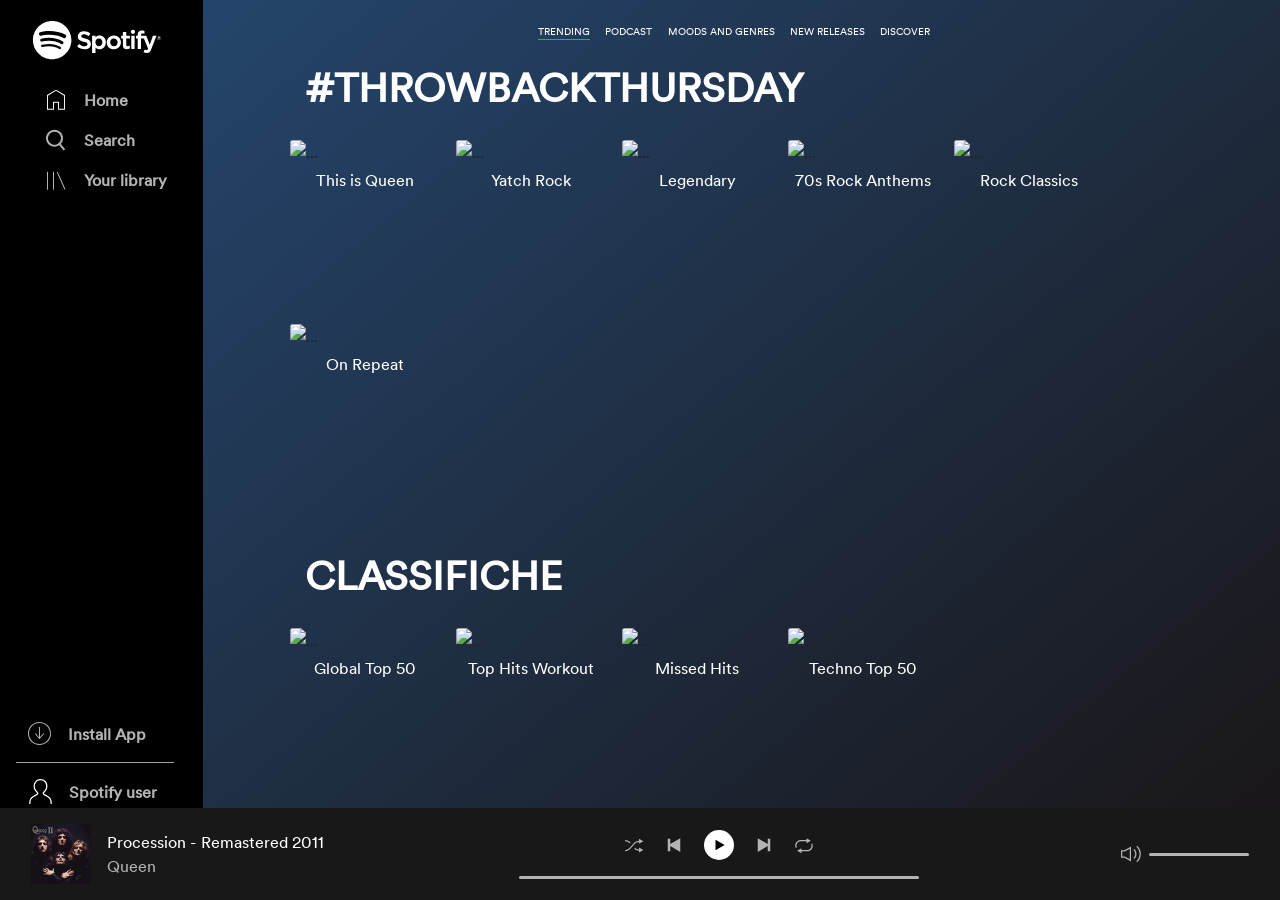
==== index.html @ d64800e7 "first commit" ====
<!DOCTYPE html>
<html lang="en">
  <head>
    <!-- Required meta tags -->
    <meta charset="utf-8" />
    <meta
      name="viewport"
      content="width=device-width, initial-scale=1, shrink-to-fit=no"
    />

    <!-- Bootstrap CSS -->
    <link
      rel="stylesheet"
      href="https://cdn.jsdelivr.net/npm/bootstrap@4.6.0/dist/css/bootstrap.min.css"
      integrity="sha384-B0vP5xmATw1+K9KRQjQERJvTumQW0nPEzvF6L/Z6nronJ3oUOFUFpCjEUQouq2+l"
      crossorigin="anonymous"
    />
    <link rel="stylesheet" href="home.css" />
    <link
      rel="stylesheet"
      href="https://use.fontawesome.com/releases/v5.15.2/css/all.css"
      integrity="sha384-vSIIfh2YWi9wW0r9iZe7RJPrKwp6bG+s9QZMoITbCckVJqGCCRhc+ccxNcdpHuYu"
      crossorigin="anonymous"
    />
    <title>Spotify</title>
  </head>
  <body>
    <div class="row vh-100">
      <div class="col col-2 p-3 pl-4" id="sidebar">
        <div class="d-flex flex-column justify-content-between nav-items px-3">
          <div
            class="top-sidebar-links d-flex align-items-center align-items-lg-start flex-column px-0 px-lg-3"
          >
            <div>
              <img
                class="d-none d-lg-block"
                id="desktop-logo"
                src="/assets/Spotify.svg"
                alt=""
              />
              <img
                class="d-block d-lg-none my-2"
                id="mobile-logo"
                src="/assets/spotify-seeklogo.com.svg"
                alt=""
              />
            </div>
            <a href="" class="text-decoration-none px-2"
              ><div
                class="link-container pl-1 d-flex justify-content-start align-items-end my-2"
              >
                <img class="mr-0 mr-lg-3 p-0" src="/assets/home.svg" alt="" />
                <span class="sidebar-links font-weight-bold d-none d-lg-block"
                  >Home</span
                >
              </div></a
            >
            <a href="" class="text-decoration-none px-2"
              ><div
                class="link-container pl-1 d-flex justify-content-start align-items-end my-2"
              >
                <img class="mr-0 mr-lg-3 p-0" src="/assets/sea.svg" alt="" />
                <span class="sidebar-links font-weight-bold d-none d-lg-block"
                  >Search</span
                >
              </div></a
            >
            <a href="" class="text-decoration-none px-2"
              ><div
                class="link-container pl-1 d-flex justify-content-start align-items-end my-2"
              >
                <img
                  class="mr-0 mr-lg-3 p-0"
                  src="/assets/library.svg"
                  alt=""
                />
                <span class="sidebar-links font-weight-bold d-none d-lg-block"
                  >Your library</span
                >
              </div>
            </a>
          </div>

          <div
            class="bottom-sidebar-links d-flex align-items-center align-items-lg-start flex-column pb-5 mb-5"
          >
            <a href="" class="text-decoration-none px-2"
              ><div
                class="link-container pl-1 d-flex justify-content-start align-items-end"
              >
                <img
                  class="mr-0 mr-lg-3 p-0"
                  src="/assets/download.svg"
                  alt=""
                />
                <span class="sidebar-links font-weight-bold d-none d-lg-block"
                  >Install App</span
                >
              </div></a
            >
            <hr class="my-3 mx-0" />
            <a href="sign-up.html" class="text-decoration-none px-2"
              ><div
                class="link-container pl-1 d-flex justify-content-start align-items-end"
              >
                <img
                  id="user-img"
                  class="mr-0 mr-0 mr-lg-3 p-0"
                  src="/assets/user.svg"
                  alt=""
                />
                <span
                  class="sidebar-links font-weight-bold text-white d-none d-lg-block"
                  >Spotify user</span
                >
              </div></a
            >
          </div>
        </div>
      </div>
      <div class="container-1 col col-10">
        <div class="container row my-4">
          <div
            class="col col-lg-5 col-md-6 col-sm-10 mx-auto d-flex justify-content-between"
          >
            <span id="trending-btn" class="button mx-1">TRENDING</span>
            <span id="pod-btn" class="button mx-1">PODCAST</span>
            <span id="mood-btn" class="button mx-1">MOODS AND GENRES</span>
            <span id="new-btn" class="button mx-1">NEW RELEASES</span>
            <span id="discover-btn" class="button mx-1">DISCOVER</span>
          </div>
        </div>
        <div class="tabs">
          <div id="trending" class="d-none">
            <div class="row my-4 mx-5">
              <div class="col col-12 ml-5">
                <h2 class="font-weight-bold">#THROWBACKTHURSDAY</h2>
                <div class="row my-4 d-flex justify-content-start">
                  <div class="card mr-3 mt-1" style="border: 0px">
                    <img
                      src="https://i.scdn.co/image/ab67706f000000026705dfb8f5445fa4fdddf374"
                      class="card-img-top"
                      alt="..."
                    />
                    <div class="overlay"></div>
                    <div class="card-body">
                      <p class="card-text text-center">This is Queen</p>
                    </div>
                    <div
                      class="container-fluid d-flex justify-content-between align-items-center icons"
                    >
                      <i class="far fa-heart" onclick="like(event)"></i>
                      <a href="artist.html"
                        ><i class="fas fa-play-circle fa-2x"></i
                      ></a>
                      <div class="dropdown">
                        <button
                          class="btn m-0 p-0"
                          type="button"
                          id="dropdownMenuButton"
                          data-toggle="dropdown"
                          aria-expanded="false"
                        >
                          <i class="fas fa-ellipsis-h"></i>
                        </button>
                        <div
                          class="dropdown-menu"
                          aria-labelledby="dropdownMenuButton"
                        >
                          <a class="dropdown-item" href="album.html"
                            >Go to Playlist Radio</a
                          >
                          <div class="dropdown-divider"></div>
                          <a class="dropdown-item" href="#">Report</a>
                          <a class="dropdown-item" href="#"
                            >Save to your library</a
                          >
                          <div class="dropdown-divider"></div>
                          <a class="dropdown-item" href="#"
                            >Create Similar Playlist</a
                          >
                          <div class="dropdown-divider"></div>
                          <a class="dropdown-item" href="#">Share</a>
                        </div>
                      </div>
                    </div>
                  </div>
                  <div class="card mr-3 mt-1" style="border: 0px">
                    <img
                      src="https://i.scdn.co/image/ab67706f000000035d73b2a5cb261ee9c43d9ec7"
                      class="card-img-top"
                      alt="..."
                    />
                    <div class="overlay"></div>
                    <div class="card-body">
                      <p class="card-text text-center">Yatch Rock</p>
                    </div>
                    <div
                      class="container-fluid d-flex justify-content-between align-items-center icons"
                    >
                      <i class="far fa-heart" onclick="like(event)"></i>
                      <i class="fas fa-play-circle fa-2x"></i>
                      <div class="dropdown">
                        <button
                          class="btn m-0 p-0"
                          type="button"
                          id="dropdownMenuButton"
                          data-toggle="dropdown"
                          aria-expanded="false"
                        >
                          <i class="fas fa-ellipsis-h"></i>
                        </button>
                        <div
                          class="dropdown-menu"
                          aria-labelledby="dropdownMenuButton"
                        >
                          <a class="dropdown-item" href="#"
                            >Go to Playlist Radio</a
                          >
                          <div class="dropdown-divider"></div>
                          <a class="dropdown-item" href="#">Report</a>
                          <a class="dropdown-item" href="#"
                            >Save to your library</a
                          >
                          <div class="dropdown-divider"></div>
                          <a class="dropdown-item" href="#"
                            >Create Similar Playlist</a
                          >
                          <div class="dropdown-divider"></div>
                          <a class="dropdown-item" href="#">Share</a>
                        </div>
                      </div>
                    </div>
                  </div>
                  <div class="card mr-3 mt-1" style="border: 0px">
                    <img
                      src="https://i.scdn.co/image/ab67706f00000003a3aa0684281d8c86c6d143a5"
                      class="card-img-top"
                      alt="..."
                    />
                    <div class="overlay"></div>
                    <div class="card-body">
                      <p class="card-text text-center">Legendary</p>
                    </div>
                    <div
                      class="container-fluid d-flex justify-content-between align-items-center icons"
                    >
                      <i class="far fa-heart" onclick="like(event)"></i>
                      <i class="fas fa-play-circle fa-2x"></i>
                      <div class="dropdown">
                        <button
                          class="btn m-0 p-0"
                          type="button"
                          id="dropdownMenuButton"
                          data-toggle="dropdown"
                          aria-expanded="false"
                        >
                          <i class="fas fa-ellipsis-h"></i>
                        </button>
                        <div
                          class="dropdown-menu"
                          aria-labelledby="dropdownMenuButton"
                        >
                          <a class="dropdown-item" href="#"
                            >Go to Playlist Radio</a
                          >
                          <div class="dropdown-divider"></div>
                          <a class="dropdown-item" href="#">Report</a>
                          <a class="dropdown-item" href="#"
                            >Save to your library</a
                          >
                          <div class="dropdown-divider"></div>
                          <a class="dropdown-item" href="#"
                            >Create Similar Playlist</a
                          >
                          <div class="dropdown-divider"></div>
                          <a class="dropdown-item" href="#">Share</a>
                        </div>
                      </div>
                    </div>
                  </div>
                  <div class="card mr-3 mt-1" style="border: 0px">
                    <img
                      src="https://i.scdn.co/image/ab67706f00000003dc983c18c09291901b75e3ef"
                      class="card-img-top"
                      alt="..."
                    />
                    <div class="overlay"></div>
                    <div class="card-body">
                      <p class="card-text text-center">70s Rock Anthems</p>
                    </div>
                    <div
                      class="container-fluid d-flex justify-content-between align-items-center icons"
                    >
                      <i class="far fa-heart" onclick="like(event)"></i>
                      <i class="fas fa-play-circle fa-2x"></i>
                      <div class="dropdown">
                        <button
                          class="btn m-0 p-0"
                          type="button"
                          id="dropdownMenuButton"
                          data-toggle="dropdown"
                          aria-expanded="false"
                        >
                          <i class="fas fa-ellipsis-h"></i>
                        </button>
                        <div
                          class="dropdown-menu"
                          aria-labelledby="dropdownMenuButton"
                        >
                          <a class="dropdown-item" href="#"
                            >Go to Playlist Radio</a
                          >
                          <div class="dropdown-divider"></div>
                          <a class="dropdown-item" href="#">Report</a>
                          <a class="dropdown-item" href="#"
                            >Save to your library</a
                          >
                          <div class="dropdown-divider"></div>
                          <a class="dropdown-item" href="#"
                            >Create Similar Playlist</a
                          >
                          <div class="dropdown-divider"></div>
                          <a class="dropdown-item" href="#">Share</a>
                        </div>
                      </div>
                    </div>
                  </div>
                  <div class="card mr-3 mt-1" style="border: 0px">
                    <img
                      src="https://i.scdn.co/image/ab67706f000000037691acebf96bbd1449d61cff"
                      class="card-img-top"
                      alt="..."
                    />
                    <div class="overlay"></div>
                    <div class="card-body">
                      <p class="card-text text-center">Rock Classics</p>
                    </div>
                    <div
                      class="container-fluid d-flex justify-content-between align-items-center icons"
                    >
                      <i class="far fa-heart" onclick="like(event)"></i>
                      <i class="fas fa-play-circle fa-2x"></i>
                      <div class="dropdown">
                        <button
                          class="btn m-0 p-0"
                          type="button"
                          id="dropdownMenuButton"
                          data-toggle="dropdown"
                          aria-expanded="false"
                        >
                          <i class="fas fa-ellipsis-h"></i>
                        </button>
                        <div
                          class="dropdown-menu"
                          aria-labelledby="dropdownMenuButton"
                        >
                          <a class="dropdown-item" href="#"
                            >Go to Playlist Radio</a
                          >
                          <div class="dropdown-divider"></div>
                          <a class="dropdown-item" href="#">Report</a>
                          <a class="dropdown-item" href="#"
                            >Save to your library</a
                          >
                          <div class="dropdown-divider"></div>
                          <a class="dropdown-item" href="#"
                            >Create Similar Playlist</a
                          >
                          <div class="dropdown-divider"></div>
                          <a class="dropdown-item" href="#">Share</a>
                        </div>
                      </div>
                    </div>
                  </div>
                  <div class="card mr-3 mt-1" style="border: 0px">
                    <img
                      src="https://daily-mix.scdn.co/covers/on_repeat/PZN_On_Repeat_LARGE-en.jpg"
                      class="card-img-top"
                      alt="..."
                    />
                    <div class="overlay"></div>
                    <div class="card-body">
                      <p class="card-text text-center">On Repeat</p>
                    </div>
                    <div
                      class="container-fluid d-flex justify-content-between align-items-center icons"
                    >
                      <i class="far fa-heart" onclick="like(event)"></i>
                      <i class="fas fa-play-circle fa-2x"></i>
                      <div class="dropdown">
                        <button
                          class="btn m-0 p-0"
                          type="button"
                          id="dropdownMenuButton"
                          data-toggle="dropdown"
                          aria-expanded="false"
                        >
                          <i class="fas fa-ellipsis-h"></i>
                        </button>
                        <div
                          class="dropdown-menu"
                          aria-labelledby="dropdownMenuButton"
                        >
                          <a class="dropdown-item" href="#"
                            >Go to Playlist Radio</a
                          >
                          <div class="dropdown-divider"></div>
                          <a class="dropdown-item" href="#">Report</a>
                          <a class="dropdown-item" href="#"
                            >Save to your library</a
                          >
                          <div class="dropdown-divider"></div>
                          <a class="dropdown-item" href="#"
                            >Create Similar Playlist</a
                          >
                          <div class="dropdown-divider"></div>
                          <a class="dropdown-item" href="#">Share</a>
                        </div>
                      </div>
                    </div>
                  </div>
                </div>
              </div>
            </div>
            <div class="row my-4 mx-5">
              <div class="col col-12 ml-5">
                <h2 class="font-weight-bold">CLASSIFICHE</h2>
                <div class="row my-4 d-flex justify-content-start">
                  <div class="card mr-3 mt-1" style="border: 0px">
                    <img
                      src="https://charts-images.scdn.co/assets/locale_en/regional/daily/region_global_large.jpg"
                      class="card-img-top"
                      alt="..."
                    />
                    <div class="overlay"></div>
                    <div class="card-body">
                      <p class="card-text text-center">Global Top 50</p>
                    </div>
                    <div
                      class="container-fluid d-flex justify-content-between align-items-center icons"
                    >
                      <i class="far fa-heart" onclick="like(event)"></i>
                      <i class="fas fa-play-circle fa-2x"></i>
                      <div class="dropdown">
                        <button
                          class="btn m-0 p-0"
                          type="button"
                          id="dropdownMenuButton"
                          data-toggle="dropdown"
                          aria-expanded="false"
                        >
                          <i class="fas fa-ellipsis-h"></i>
                        </button>
                        <div
                          class="dropdown-menu"
                          aria-labelledby="dropdownMenuButton"
                        >
                          <a class="dropdown-item" href="#"
                            >Go to Playlist Radio</a
                          >
                          <div class="dropdown-divider"></div>
                          <a class="dropdown-item" href="#">Report</a>
                          <a class="dropdown-item" href="#"
                            >Save to your library</a
                          >
                          <div class="dropdown-divider"></div>
                          <a class="dropdown-item" href="#"
                            >Create Similar Playlist</a
                          >
                          <div class="dropdown-divider"></div>
                          <a class="dropdown-item" href="#">Share</a>
                        </div>
                      </div>
                    </div>
                  </div>
                  <div class="card mr-3 mt-1" style="border: 0px">
                    <img
                      src="https://i.scdn.co/image/ab67706f00000003ce16b67928220d1e86978425"
                      class="card-img-top"
                      alt="..."
                    />
                    <div class="overlay"></div>
                    <div class="card-body">
                      <p class="card-text text-center">Top Hits Workout</p>
                    </div>
                    <div
                      class="container-fluid d-flex justify-content-between align-items-center icons"
                    >
                      <i class="far fa-heart" onclick="like(event)"></i>
                      <i class="fas fa-play-circle fa-2x"></i>
                      <div class="dropdown">
                        <button
                          class="btn m-0 p-0"
                          type="button"
                          id="dropdownMenuButton"
                          data-toggle="dropdown"
                          aria-expanded="false"
                        >
                          <i class="fas fa-ellipsis-h"></i>
                        </button>
                        <div
                          class="dropdown-menu"
                          aria-labelledby="dropdownMenuButton"
                        >
                          <a class="dropdown-item" href="#"
                            >Go to Playlist Radio</a
                          >
                          <div class="dropdown-divider"></div>
                          <a class="dropdown-item" href="#">Report</a>
                          <a class="dropdown-item" href="#"
                            >Save to your library</a
                          >
                          <div class="dropdown-divider"></div>
                          <a class="dropdown-item" href="#"
                            >Create Similar Playlist</a
                          >
                          <div class="dropdown-divider"></div>
                          <a class="dropdown-item" href="#">Share</a>
                        </div>
                      </div>
                    </div>
                  </div>
                  <div class="card mr-3 mt-1" style="border: 0px">
                    <img
                      src="https://lineup-images.scdn.co/wrapped-2020-discovery_LARGE-en.jpg"
                      class="card-img-top"
                      alt="..."
                    />
                    <div class="overlay"></div>
                    <div class="card-body">
                      <p class="card-text text-center">Missed Hits</p>
                    </div>
                    <div
                      class="container-fluid d-flex justify-content-between align-items-center icons"
                    >
                      <i class="far fa-heart" onclick="like(event)"></i>
                      <i class="fas fa-play-circle fa-2x"></i>
                      <div class="dropdown">
                        <button
                          class="btn m-0 p-0"
                          type="button"
                          id="dropdownMenuButton"
                          data-toggle="dropdown"
                          aria-expanded="false"
                        >
                          <i class="fas fa-ellipsis-h"></i>
                        </button>
                        <div
                          class="dropdown-menu"
                          aria-labelledby="dropdownMenuButton"
                        >
                          <a class="dropdown-item" href="#"
                            >Go to Playlist Radio</a
                          >
                          <div class="dropdown-divider"></div>
                          <a class="dropdown-item" href="#">Report</a>
                          <a class="dropdown-item" href="#"
                            >Save to your library</a
                          >
                          <div class="dropdown-divider"></div>
                          <a class="dropdown-item" href="#"
                            >Create Similar Playlist</a
                          >
                          <div class="dropdown-divider"></div>
                          <a class="dropdown-item" href="#">Share</a>
                        </div>
                      </div>
                    </div>
                  </div>
                  <div class="card mr-3 mt-1" style="border: 0px">
                    <img
                      src="https://i.scdn.co/image/ab67706c0000bebb078178585aebb13e875c03ad"
                      class="card-img-top"
                      alt="..."
                    />
                    <div class="overlay"></div>
                    <div class="card-body">
                      <p class="card-text text-center">Techno Top 50</p>
                    </div>
                    <div
                      class="container-fluid d-flex justify-content-between align-items-center icons"
                    >
                      <i class="far fa-heart" onclick="like(event)"></i>
                      <i class="fas fa-play-circle fa-2x"></i>
                      <div class="dropdown">
                        <button
                          class="btn m-0 p-0"
                          type="button"
                          id="dropdownMenuButton"
                          data-toggle="dropdown"
                          aria-expanded="false"
                        >
                          <i class="fas fa-ellipsis-h"></i>
                        </button>
                        <div
                          class="dropdown-menu"
                          aria-labelledby="dropdownMenuButton"
                        >
                          <a class="dropdown-item" href="#"
                            >Go to Playlist Radio</a
                          >
                          <div class="dropdown-divider"></div>
                          <a class="dropdown-item" href="#">Report</a>
                          <a class="dropdown-item" href="#"
                            >Save to your library</a
                          >
                          <div class="dropdown-divider"></div>
                          <a class="dropdown-item" href="#"
                            >Create Similar Playlist</a
                          >
                          <div class="dropdown-divider"></div>
                          <a class="dropdown-item" href="#">Share</a>
                        </div>
                      </div>
                    </div>
                  </div>
                </div>
              </div>
            </div>
          </div>
        </div>
        <div class="tabs">
          <div id="podcast" class="d-none">
            <div class="row my-4 mx-5">
              <div class="col col-12 ml-5">
                <h2 class="font-weight-bold">The Top Podcasts of 2020</h2>
                <div class="row my-4 d-flex justify-content-start">
                  <div class="card mr-3 mt-1" style="border: 0px">
                    <img
                      src="https://i.scdn.co/image/d3ae59a048dff7e95109aec18803f22bebe82d2f"
                      class="card-img-top"
                      alt="..."
                    />
                    <div class="overlay"></div>
                    <div class="card-body">
                      <p class="card-text text-center">
                        The Joe Rogan Experience
                      </p>
                    </div>
                    <div
                      class="container-fluid d-flex justify-content-between align-items-center icons"
                    >
                      <i class="far fa-heart" onclick="like(event)"></i>
                      <i class="fas fa-play-circle fa-2x"></i>
                      <div class="dropdown">
                        <button
                          class="btn m-0 p-0"
                          type="button"
                          id="dropdownMenuButton"
                          data-toggle="dropdown"
                          aria-expanded="false"
                        >
                          <i class="fas fa-ellipsis-h"></i>
                        </button>
                        <div
                          class="dropdown-menu"
                          aria-labelledby="dropdownMenuButton"
                        >
                          <a class="dropdown-item" href="#"
                            >Go to Playlist Radio</a
                          >
                          <div class="dropdown-divider"></div>
                          <a class="dropdown-item" href="#">Report</a>
                          <a class="dropdown-item" href="#"
                            >Save to your library</a
                          >
                          <div class="dropdown-divider"></div>
                          <a class="dropdown-item" href="#"
                            >Create Similar Playlist</a
                          >
                          <div class="dropdown-divider"></div>
                          <a class="dropdown-item" href="#">Share</a>
                        </div>
                      </div>
                    </div>
                  </div>
                  <div class="card mr-3 mt-1" style="border: 0px">
                    <img
                      src="https://i.scdn.co/image/e048b26a93dc026381ab0107e6c01e4e3417b14a"
                      class="card-img-top"
                      alt="..."
                    />
                    <div class="overlay"></div>
                    <div class="card-body">
                      <p class="card-text text-center">TED Talks Daily</p>
                    </div>
                    <div
                      class="container-fluid d-flex justify-content-between align-items-center icons"
                    >
                      <i class="far fa-heart" onclick="like(event)"></i>
                      <i class="fas fa-play-circle fa-2x"></i>
                      <div class="dropdown">
                        <button
                          class="btn m-0 p-0"
                          type="button"
                          id="dropdownMenuButton"
                          data-toggle="dropdown"
                          aria-expanded="false"
                        >
                          <i class="fas fa-ellipsis-h"></i>
                        </button>
                        <div
                          class="dropdown-menu"
                          aria-labelledby="dropdownMenuButton"
                        >
                          <a class="dropdown-item" href="#"
                            >Go to Playlist Radio</a
                          >
                          <div class="dropdown-divider"></div>
                          <a class="dropdown-item" href="#">Report</a>
                          <a class="dropdown-item" href="#"
                            >Save to your library</a
                          >
                          <div class="dropdown-divider"></div>
                          <a class="dropdown-item" href="#"
                            >Create Similar Playlist</a
                          >
                          <div class="dropdown-divider"></div>
                          <a class="dropdown-item" href="#">Share</a>
                        </div>
                      </div>
                    </div>
                  </div>
                  <div class="card mr-3 mt-1" style="border: 0px">
                    <img
                      src="https://i.scdn.co/image/99dfb62c69842feb9a605c306231bb8276dcb28c"
                      class="card-img-top"
                      alt="..."
                    />
                    <div class="overlay"></div>
                    <div class="card-body">
                      <p class="card-text text-center">Audible Original</p>
                    </div>
                    <div
                      class="container-fluid d-flex justify-content-between align-items-center icons"
                    >
                      <i class="far fa-heart" onclick="like(event)"></i>
                      <i class="fas fa-play-circle fa-2x"></i>
                      <div class="dropdown">
                        <button
                          class="btn m-0 p-0"
                          type="button"
                          id="dropdownMenuButton"
                          data-toggle="dropdown"
                          aria-expanded="false"
                        >
                          <i class="fas fa-ellipsis-h"></i>
                        </button>
                        <div
                          class="dropdown-menu"
                          aria-labelledby="dropdownMenuButton"
                        >
                          <a class="dropdown-item" href="#"
                            >Go to Playlist Radio</a
                          >
                          <div class="dropdown-divider"></div>
                          <a class="dropdown-item" href="#">Report</a>
                          <a class="dropdown-item" href="#"
                            >Save to your library</a
                          >
                          <div class="dropdown-divider"></div>
                          <a class="dropdown-item" href="#"
                            >Create Similar Playlist</a
                          >
                          <div class="dropdown-divider"></div>
                          <a class="dropdown-item" href="#">Share</a>
                        </div>
                      </div>
                    </div>
                  </div>
                  <div class="card mr-3 mt-1" style="border: 0px">
                    <img
                      src="https://i.scdn.co/image/6dabc6d8555d27aba4197b61a3160621aed19734"
                      class="card-img-top"
                      alt="..."
                    />
                    <div class="overlay"></div>
                    <div class="card-body">
                      <p class="card-text text-center">
                        All Fantasy Everything
                      </p>
                    </div>
                    <div
                      class="container-fluid d-flex justify-content-between align-items-center icons"
                    >
                      <i class="far fa-heart" onclick="like(event)"></i>
                      <i class="fas fa-play-circle fa-2x"></i>
                      <div class="dropdown">
                        <button
                          class="btn m-0 p-0"
                          type="button"
                          id="dropdownMenuButton"
                          data-toggle="dropdown"
                          aria-expanded="false"
                        >
                          <i class="fas fa-ellipsis-h"></i>
                        </button>
                        <div
                          class="dropdown-menu"
                          aria-labelledby="dropdownMenuButton"
                        >
                          <a class="dropdown-item" href="#"
                            >Go to Playlist Radio</a
                          >
                          <div class="dropdown-divider"></div>
                          <a class="dropdown-item" href="#">Report</a>
                          <a class="dropdown-item" href="#"
                            >Save to your library</a
                          >
                          <div class="dropdown-divider"></div>
                          <a class="dropdown-item" href="#"
                            >Create Similar Playlist</a
                          >
                          <div class="dropdown-divider"></div>
                          <a class="dropdown-item" href="#">Share</a>
                        </div>
                      </div>
                    </div>
                  </div>
                  <div class="card mr-3 mt-1" style="border: 0px">
                    <img
                      src="https://i.scdn.co/image/324b25f790810f21c29f0e569c3b1914a78aeed1"
                      class="card-img-top"
                      alt="..."
                    />
                    <div class="overlay"></div>
                    <div class="card-body">
                      <p class="card-text text-center">Invisibilia</p>
                    </div>
                    <div
                      class="container-fluid d-flex justify-content-between align-items-center icons"
                    >
                      <i class="far fa-heart" onclick="like(event)"></i>
                      <i class="fas fa-play-circle fa-2x"></i>
                      <div class="dropdown">
                        <button
                          class="btn m-0 p-0"
                          type="button"
                          id="dropdownMenuButton"
                          data-toggle="dropdown"
                          aria-expanded="false"
                        >
                          <i class="fas fa-ellipsis-h"></i>
                        </button>
                        <div
                          class="dropdown-menu"
                          aria-labelledby="dropdownMenuButton"
                        >
                          <a class="dropdown-item" href="#"
                            >Go to Playlist Radio</a
                          >
                          <div class="dropdown-divider"></div>
                          <a class="dropdown-item" href="#">Report</a>
                          <a class="dropdown-item" href="#"
                            >Save to your library</a
                          >
                          <div class="dropdown-divider"></div>
                          <a class="dropdown-item" href="#"
                            >Create Similar Playlist</a
                          >
                          <div class="dropdown-divider"></div>
                          <a class="dropdown-item" href="#">Share</a>
                        </div>
                      </div>
                    </div>
                  </div>
                  <div class="card mr-3 mt-1" style="border: 0px">
                    <img
                      src="https://i.scdn.co/image/f1118dbc63abfeda8c76f884c1c7341ab0a25460"
                      class="card-img-top"
                      alt="..."
                    />
                    <div class="overlay"></div>
                    <div class="card-body">
                      <p class="card-text text-center">Popcast</p>
                    </div>
                    <div
                      class="container-fluid d-flex justify-content-between align-items-center icons"
                    >
                      <i class="far fa-heart" onclick="like(event)"></i>
                      <i class="fas fa-play-circle fa-2x"></i>
                      <div class="dropdown">
                        <button
                          class="btn m-0 p-0"
                          type="button"
                          id="dropdownMenuButton"
                          data-toggle="dropdown"
                          aria-expanded="false"
                        >
                          <i class="fas fa-ellipsis-h"></i>
                        </button>
                        <div
                          class="dropdown-menu"
                          aria-labelledby="dropdownMenuButton"
                        >
                          <a class="dropdown-item" href="#"
                            >Go to Playlist Radio</a
                          >
                          <div class="dropdown-divider"></div>
                          <a class="dropdown-item" href="#">Report</a>
                          <a class="dropdown-item" href="#"
                            >Save to your library</a
                          >
                          <div class="dropdown-divider"></div>
                          <a class="dropdown-item" href="#"
                            >Create Similar Playlist</a
                          >
                          <div class="dropdown-divider"></div>
                          <a class="dropdown-item" href="#">Share</a>
                        </div>
                      </div>
                    </div>
                  </div>
                </div>
              </div>
            </div>
            <div class="row my-4 mx-5">
              <div class="col col-12 ml-5">
                <h2 class="font-weight-bold">Popular right now</h2>
                <div class="row my-4 d-flex justify-content-start">
                  <div class="card mr-3 mt-1" style="border: 0px">
                    <img
                      src="https://i.scdn.co/image/ef7169efd54b3b79367c17eb9e1972159a2d5fa3"
                      class="card-img-top"
                      alt="..."
                    />
                    <div class="overlay"></div>
                    <div class="card-body">
                      <p class="card-text text-center">Keep It!</p>
                    </div>
                    <div
                      class="container-fluid d-flex justify-content-between align-items-center icons"
                    >
                      <i class="far fa-heart" onclick="like(event)"></i>
                      <i class="fas fa-play-circle fa-2x"></i>
                      <div class="dropdown">
                        <button
                          class="btn m-0 p-0"
                          type="button"
                          id="dropdownMenuButton"
                          data-toggle="dropdown"
                          aria-expanded="false"
                        >
                          <i class="fas fa-ellipsis-h"></i>
                        </button>
                        <div
                          class="dropdown-menu"
                          aria-labelledby="dropdownMenuButton"
                        >
                          <a class="dropdown-item" href="#"
                            >Go to Playlist Radio</a
                          >
                          <div class="dropdown-divider"></div>
                          <a class="dropdown-item" href="#">Report</a>
                          <a class="dropdown-item" href="#"
                            >Save to your library</a
                          >
                          <div class="dropdown-divider"></div>
                          <a class="dropdown-item" href="#"
                            >Create Similar Playlist</a
                          >
                          <div class="dropdown-divider"></div>
                          <a class="dropdown-item" href="#">Share</a>
                        </div>
                      </div>
                    </div>
                  </div>
                  <div class="card mr-3 mt-1" style="border: 0px">
                    <img
                      src="https://i.scdn.co/image/9fa3c82f5f34f05749f7bfb2ed61c4f8a21c3839"
                      class="card-img-top"
                      alt="..."
                    />
                    <div class="overlay"></div>
                    <div class="card-body">
                      <p class="card-text text-center">CoinTalk</p>
                    </div>
                    <div
                      class="container-fluid d-flex justify-content-between align-items-center icons"
                    >
                      <i class="far fa-heart" onclick="like(event)"></i>
                      <i class="fas fa-play-circle fa-2x"></i>
                      <div class="dropdown">
                        <button
                          class="btn m-0 p-0"
                          type="button"
                          id="dropdownMenuButton"
                          data-toggle="dropdown"
                          aria-expanded="false"
                        >
                          <i class="fas fa-ellipsis-h"></i>
                        </button>
                        <div
                          class="dropdown-menu"
                          aria-labelledby="dropdownMenuButton"
                        >
                          <a class="dropdown-item" href="#"
                            >Go to Playlist Radio</a
                          >
                          <div class="dropdown-divider"></div>
                          <a class="dropdown-item" href="#">Report</a>
                          <a class="dropdown-item" href="#"
                            >Save to your library</a
                          >
                          <div class="dropdown-divider"></div>
                          <a class="dropdown-item" href="#"
                            >Create Similar Playlist</a
                          >
                          <div class="dropdown-divider"></div>
                          <a class="dropdown-item" href="#">Share</a>
                        </div>
                      </div>
                    </div>
                  </div>
                  <div class="card mr-3 mt-1" style="border: 0px">
                    <img
                      src="https://i.scdn.co/image/dc97de6372c3d334b8ae654055c090a13f1399dd"
                      class="card-img-top"
                      alt="..."
                    />
                    <div class="overlay"></div>
                    <div class="card-body">
                      <p class="card-text text-center">Vent City</p>
                    </div>
                    <div
                      class="container-fluid d-flex justify-content-between align-items-center icons"
                    >
                      <i class="far fa-heart" onclick="like(event)"></i>
                      <i class="fas fa-play-circle fa-2x"></i>
                      <div class="dropdown">
                        <button
                          class="btn m-0 p-0"
                          type="button"
                          id="dropdownMenuButton"
                          data-toggle="dropdown"
                          aria-expanded="false"
                        >
                          <i class="fas fa-ellipsis-h"></i>
                        </button>
                        <div
                          class="dropdown-menu"
                          aria-labelledby="dropdownMenuButton"
                        >
                          <a class="dropdown-item" href="#"
                            >Go to Playlist Radio</a
                          >
                          <div class="dropdown-divider"></div>
                          <a class="dropdown-item" href="#">Report</a>
                          <a class="dropdown-item" href="#"
                            >Save to your library</a
                          >
                          <div class="dropdown-divider"></div>
                          <a class="dropdown-item" href="#"
                            >Create Similar Playlist</a
                          >
                          <div class="dropdown-divider"></div>
                          <a class="dropdown-item" href="#">Share</a>
                        </div>
                      </div>
                    </div>
                  </div>
                  <div class="card mr-3 mt-1" style="border: 0px">
                    <img
                      src="https://i.scdn.co/image/3ee260089f7a2899d6d7a831fa982dfc23f94385"
                      class="card-img-top"
                      alt="..."
                    />
                    <div class="overlay"></div>
                    <div class="card-body">
                      <p class="card-text text-center">Life Kit</p>
                    </div>
                    <div
                      class="container-fluid d-flex justify-content-between align-items-center icons"
                    >
                      <i class="far fa-heart" onclick="like(event)"></i>
                      <i class="fas fa-play-circle fa-2x"></i>
                      <div class="dropdown">
                        <button
                          class="btn m-0 p-0"
                          type="button"
                          id="dropdownMenuButton"
                          data-toggle="dropdown"
                          aria-expanded="false"
                        >
                          <i class="fas fa-ellipsis-h"></i>
                        </button>
                        <div
                          class="dropdown-menu"
                          aria-labelledby="dropdownMenuButton"
                        >
                          <a class="dropdown-item" href="#"
                            >Go to Playlist Radio</a
                          >
                          <div class="dropdown-divider"></div>
                          <a class="dropdown-item" href="#">Report</a>
                          <a class="dropdown-item" href="#"
                            >Save to your library</a
                          >
                          <div class="dropdown-divider"></div>
                          <a class="dropdown-item" href="#"
                            >Create Similar Playlist</a
                          >
                          <div class="dropdown-divider"></div>
                          <a class="dropdown-item" href="#">Share</a>
                        </div>
                      </div>
                    </div>
                  </div>
                </div>
              </div>
            </div>
          </div>
        </div>
        <div class="tabs">
          <div id="moods" class="d-none">
            <div class="row my-4 mx-5">
              <div class="col col-12 ml-5">
                <h2 class="font-weight-bold">Your Top Genres</h2>
                <div class="row my-4 d-flex justify-content-start">
                  <div class="card mr-3 mt-1" style="border: 0px">
                    <img
                      src="https://t.scdn.co/media/derived/icon-274x274_aeeb8eb70c80e2b701b25425390a1737_0_0_274_274.jpg"
                      class="card-img-top"
                      alt="..."
                    />
                    <div class="overlay"></div>
                    <div class="card-body">
                      <p class="card-text text-center">Blues</p>
                    </div>
                    <div
                      class="container-fluid d-flex justify-content-between align-items-center icons"
                    >
                      <i class="far fa-heart" onclick="like(event)"></i>
                      <i class="fas fa-play-circle fa-2x"></i>
                      <div class="dropdown">
                        <button
                          class="btn m-0 p-0"
                          type="button"
                          id="dropdownMenuButton"
                          data-toggle="dropdown"
                          aria-expanded="false"
                        >
                          <i class="fas fa-ellipsis-h"></i>
                        </button>
                        <div
                          class="dropdown-menu"
                          aria-labelledby="dropdownMenuButton"
                        >
                          <a class="dropdown-item" href="#"
                            >Go to Playlist Radio</a
                          >
                          <div class="dropdown-divider"></div>
                          <a class="dropdown-item" href="#">Report</a>
                          <a class="dropdown-item" href="#"
                            >Save to your library</a
                          >
                          <div class="dropdown-divider"></div>
                          <a class="dropdown-item" href="#"
                            >Create Similar Playlist</a
                          >
                          <div class="dropdown-divider"></div>
                          <a class="dropdown-item" href="#">Share</a>
                        </div>
                      </div>
                    </div>
                  </div>
                  <div class="card mr-3 mt-1" style="border: 0px">
                    <img
                      src="https://t.scdn.co/media/derived/rock_9ce79e0a4ef901bbd10494f5b855d3cc_0_0_274_274.jpg"
                      class="card-img-top"
                      alt="..."
                    />
                    <div class="overlay"></div>
                    <div class="card-body">
                      <p class="card-text text-center">Rock</p>
                    </div>
                    <div
                      class="container-fluid d-flex justify-content-between align-items-center icons"
                    >
                      <i class="far fa-heart" onclick="like(event)"></i>
                      <i class="fas fa-play-circle fa-2x"></i>
                      <div class="dropdown">
                        <button
                          class="btn m-0 p-0"
                          type="button"
                          id="dropdownMenuButton"
                          data-toggle="dropdown"
                          aria-expanded="false"
                        >
                          <i class="fas fa-ellipsis-h"></i>
                        </button>
                        <div
                          class="dropdown-menu"
                          aria-labelledby="dropdownMenuButton"
                        >
                          <a class="dropdown-item" href="#"
                            >Go to Playlist Radio</a
                          >
                          <div class="dropdown-divider"></div>
                          <a class="dropdown-item" href="#">Report</a>
                          <a class="dropdown-item" href="#"
                            >Save to your library</a
                          >
                          <div class="dropdown-divider"></div>
                          <a class="dropdown-item" href="#"
                            >Create Similar Playlist</a
                          >
                          <div class="dropdown-divider"></div>
                          <a class="dropdown-item" href="#">Share</a>
                        </div>
                      </div>
                    </div>
                  </div>
                  <div class="card mr-3 mt-1" style="border: 0px">
                    <img
                      src="https://t.scdn.co/images/2a93c8757cc240baa0c0e0347455d4bf"
                      class="card-img-top"
                      alt="..."
                    />
                    <div class="overlay"></div>
                    <div class="card-body">
                      <p class="card-text text-center">Jazz</p>
                    </div>
                    <div
                      class="container-fluid d-flex justify-content-between align-items-center icons"
                    >
                      <i class="far fa-heart" onclick="like(event)"></i>
                      <i class="fas fa-play-circle fa-2x"></i>
                      <div class="dropdown">
                        <button
                          class="btn m-0 p-0"
                          type="button"
                          id="dropdownMenuButton"
                          data-toggle="dropdown"
                          aria-expanded="false"
                        >
                          <i class="fas fa-ellipsis-h"></i>
                        </button>
                        <div
                          class="dropdown-menu"
                          aria-labelledby="dropdownMenuButton"
                        >
                          <a class="dropdown-item" href="#"
                            >Go to Playlist Radio</a
                          >
                          <div class="dropdown-divider"></div>
                          <a class="dropdown-item" href="#">Report</a>
                          <a class="dropdown-item" href="#"
                            >Save to your library</a
                          >
                          <div class="dropdown-divider"></div>
                          <a class="dropdown-item" href="#"
                            >Create Similar Playlist</a
                          >
                          <div class="dropdown-divider"></div>
                          <a class="dropdown-item" href="#">Share</a>
                        </div>
                      </div>
                    </div>
                  </div>
                  <div class="card mr-3 mt-1" style="border: 0px">
                    <img
                      src="https://t.scdn.co/media/derived/pop-274x274_447148649685019f5e2a03a39e78ba52_0_0_274_274.jpg"
                      class="card-img-top"
                      alt="..."
                    />
                    <div class="overlay"></div>
                    <div class="card-body">
                      <p class="card-text text-center">Pop</p>
                    </div>
                    <div
                      class="container-fluid d-flex justify-content-between align-items-center icons"
                    >
                      <i class="far fa-heart" onclick="like(event)"></i>
                      <i class="fas fa-play-circle fa-2x"></i>
                      <div class="dropdown">
                        <button
                          class="btn m-0 p-0"
                          type="button"
                          id="dropdownMenuButton"
                          data-toggle="dropdown"
                          aria-expanded="false"
                        >
                          <i class="fas fa-ellipsis-h"></i>
                        </button>
                        <div
                          class="dropdown-menu"
                          aria-labelledby="dropdownMenuButton"
                        >
                          <a class="dropdown-item" href="#"
                            >Go to Playlist Radio</a
                          >
                          <div class="dropdown-divider"></div>
                          <a class="dropdown-item" href="#">Report</a>
                          <a class="dropdown-item" href="#"
                            >Save to your library</a
                          >
                          <div class="dropdown-divider"></div>
                          <a class="dropdown-item" href="#"
                            >Create Similar Playlist</a
                          >
                          <div class="dropdown-divider"></div>
                          <a class="dropdown-item" href="#">Share</a>
                        </div>
                      </div>
                    </div>
                  </div>
                  <div class="card mr-3 mt-1" style="border: 0px">
                    <img
                      src="https://t.scdn.co/media/derived/edm-274x274_0ef612604200a9c14995432994455a6d_0_0_274_274.jpg"
                      class="card-img-top"
                      alt="..."
                    />
                    <div class="overlay"></div>
                    <div class="card-body">
                      <p class="card-text text-center">Dance/Electronic</p>
                    </div>
                    <div
                      class="container-fluid d-flex justify-content-between align-items-center icons"
                    >
                      <i class="far fa-heart" onclick="like(event)"></i>
                      <i class="fas fa-play-circle fa-2x"></i>
                      <div class="dropdown">
                        <button
                          class="btn m-0 p-0"
                          type="button"
                          id="dropdownMenuButton"
                          data-toggle="dropdown"
                          aria-expanded="false"
                        >
                          <i class="fas fa-ellipsis-h"></i>
                        </button>
                        <div
                          class="dropdown-menu"
                          aria-labelledby="dropdownMenuButton"
                        >
                          <a class="dropdown-item" href="#"
                            >Go to Playlist Radio</a
                          >
                          <div class="dropdown-divider"></div>
                          <a class="dropdown-item" href="#">Report</a>
                          <a class="dropdown-item" href="#"
                            >Save to your library</a
                          >
                          <div class="dropdown-divider"></div>
                          <a class="dropdown-item" href="#"
                            >Create Similar Playlist</a
                          >
                          <div class="dropdown-divider"></div>
                          <a class="dropdown-item" href="#">Share</a>
                        </div>
                      </div>
                    </div>
                  </div>
                  <div class="card mr-3 mt-1" style="border: 0px">
                    <img
                      src="https://t.scdn.co/media/derived/classical-274x274_abf78251ff3d90d2ceaf029253ca7cb4_0_0_274_274.jpg"
                      class="card-img-top"
                      alt="..."
                    />
                    <div class="overlay"></div>
                    <div class="card-body">
                      <p class="card-text text-center">Classical</p>
                    </div>
                    <div
                      class="container-fluid d-flex justify-content-between align-items-center icons"
                    >
                      <i class="far fa-heart" onclick="like(event)"></i>
                      <i class="fas fa-play-circle fa-2x"></i>
                      <div class="dropdown">
                        <button
                          class="btn m-0 p-0"
                          type="button"
                          id="dropdownMenuButton"
                          data-toggle="dropdown"
                          aria-expanded="false"
                        >
                          <i class="fas fa-ellipsis-h"></i>
                        </button>
                        <div
                          class="dropdown-menu"
                          aria-labelledby="dropdownMenuButton"
                        >
                          <a class="dropdown-item" href="#"
                            >Go to Playlist Radio</a
                          >
                          <div class="dropdown-divider"></div>
                          <a class="dropdown-item" href="#">Report</a>
                          <a class="dropdown-item" href="#"
                            >Save to your library</a
                          >
                          <div class="dropdown-divider"></div>
                          <a class="dropdown-item" href="#"
                            >Create Similar Playlist</a
                          >
                          <div class="dropdown-divider"></div>
                          <a class="dropdown-item" href="#">Share</a>
                        </div>
                      </div>
                    </div>
                  </div>
                </div>
              </div>
            </div>
            <div class="row my-4 mx-5">
              <div class="col col-12 ml-5">
                <h2 class="font-weight-bold">Moods</h2>
                <div class="row my-4 d-flex justify-content-start">
                  <div class="card mr-3 mt-1" style="border: 0px">
                    <img
                      src="https://i.scdn.co/image/ab67706f000000021820d30761fa8d67a3c7503c"
                      class="card-img-top"
                      alt="..."
                    />
                    <div class="overlay"></div>
                    <div class="card-body">
                      <p class="card-text text-center">No Stress</p>
                    </div>
                    <div
                      class="container-fluid d-flex justify-content-between align-items-center icons"
                    >
                      <i class="far fa-heart" onclick="like(event)"></i>
                      <i class="fas fa-play-circle fa-2x"></i>
                      <div class="dropdown">
                        <button
                          class="btn m-0 p-0"
                          type="button"
                          id="dropdownMenuButton"
                          data-toggle="dropdown"
                          aria-expanded="false"
                        >
                          <i class="fas fa-ellipsis-h"></i>
                        </button>
                        <div
                          class="dropdown-menu"
                          aria-labelledby="dropdownMenuButton"
                        >
                          <a class="dropdown-item" href="#"
                            >Go to Playlist Radio</a
                          >
                          <div class="dropdown-divider"></div>
                          <a class="dropdown-item" href="#">Report</a>
                          <a class="dropdown-item" href="#"
                            >Save to your library</a
                          >
                          <div class="dropdown-divider"></div>
                          <a class="dropdown-item" href="#"
                            >Create Similar Playlist</a
                          >
                          <div class="dropdown-divider"></div>
                          <a class="dropdown-item" href="#">Share</a>
                        </div>
                      </div>
                    </div>
                  </div>
                  <div class="card mr-3 mt-1" style="border: 0px">
                    <img
                      src="https://i.scdn.co/image/ab67706f000000025af1070c80cd50dbbb4cfa19"
                      class="card-img-top"
                      alt="..."
                    />
                    <div class="overlay"></div>
                    <div class="card-body">
                      <p class="card-text text-center">Happy Hits!</p>
                    </div>
                    <div
                      class="container-fluid d-flex justify-content-between align-items-center icons"
                    >
                      <i class="far fa-heart" onclick="like(event)"></i>
                      <i class="fas fa-play-circle fa-2x"></i>
                      <div class="dropdown">
                        <button
                          class="btn m-0 p-0"
                          type="button"
                          id="dropdownMenuButton"
                          data-toggle="dropdown"
                          aria-expanded="false"
                        >
                          <i class="fas fa-ellipsis-h"></i>
                        </button>
                        <div
                          class="dropdown-menu"
                          aria-labelledby="dropdownMenuButton"
                        >
                          <a class="dropdown-item" href="#"
                            >Go to Playlist Radio</a
                          >
                          <div class="dropdown-divider"></div>
                          <a class="dropdown-item" href="#">Report</a>
                          <a class="dropdown-item" href="#"
                            >Save to your library</a
                          >
                          <div class="dropdown-divider"></div>
                          <a class="dropdown-item" href="#"
                            >Create Similar Playlist</a
                          >
                          <div class="dropdown-divider"></div>
                          <a class="dropdown-item" href="#">Share</a>
                        </div>
                      </div>
                    </div>
                  </div>
                  <div class="card mr-3 mt-1" style="border: 0px">
                    <img
                      src="https://i.scdn.co/image/ab67706f00000002e2c938563967c4f22c76ed74"
                      class="card-img-top"
                      alt="..."
                    />
                    <div class="overlay"></div>
                    <div class="card-body">
                      <p class="card-text text-center">Young, Wild & Free</p>
                    </div>
                    <div
                      class="container-fluid d-flex justify-content-between align-items-center icons"
                    >
                      <i class="far fa-heart" onclick="like(event)"></i>
                      <i class="fas fa-play-circle fa-2x"></i>
                      <div class="dropdown">
                        <button
                          class="btn m-0 p-0"
                          type="button"
                          id="dropdownMenuButton"
                          data-toggle="dropdown"
                          aria-expanded="false"
                        >
                          <i class="fas fa-ellipsis-h"></i>
                        </button>
                        <div
                          class="dropdown-menu"
                          aria-labelledby="dropdownMenuButton"
                        >
                          <a class="dropdown-item" href="#"
                            >Go to Playlist Radio</a
                          >
                          <div class="dropdown-divider"></div>
                          <a class="dropdown-item" href="#">Report</a>
                          <a class="dropdown-item" href="#"
                            >Save to your library</a
                          >
                          <div class="dropdown-divider"></div>
                          <a class="dropdown-item" href="#"
                            >Create Similar Playlist</a
                          >
                          <div class="dropdown-divider"></div>
                          <a class="dropdown-item" href="#">Share</a>
                        </div>
                      </div>
                    </div>
                  </div>
                  <div class="card mr-3 mt-1" style="border: 0px">
                    <img
                      src="https://i.scdn.co/image/ab67706f00000002f5e3bf0413ec122f118e5f08"
                      class="card-img-top"
                      alt="..."
                    />
                    <div class="overlay"></div>
                    <div class="card-body">
                      <p class="card-text text-center">Life Sucks</p>
                    </div>
                    <div
                      class="container-fluid d-flex justify-content-between align-items-center icons"
                    >
                      <i class="far fa-heart" onclick="like(event)"></i>
                      <i class="fas fa-play-circle fa-2x"></i>
                      <div class="dropdown">
                        <button
                          class="btn m-0 p-0"
                          type="button"
                          id="dropdownMenuButton"
                          data-toggle="dropdown"
                          aria-expanded="false"
                        >
                          <i class="fas fa-ellipsis-h"></i>
                        </button>
                        <div
                          class="dropdown-menu"
                          aria-labelledby="dropdownMenuButton"
                        >
                          <a class="dropdown-item" href="#"
                            >Go to Playlist Radio</a
                          >
                          <div class="dropdown-divider"></div>
                          <a class="dropdown-item" href="#">Report</a>
                          <a class="dropdown-item" href="#"
                            >Save to your library</a
                          >
                          <div class="dropdown-divider"></div>
                          <a class="dropdown-item" href="#"
                            >Create Similar Playlist</a
                          >
                          <div class="dropdown-divider"></div>
                          <a class="dropdown-item" href="#">Share</a>
                        </div>
                      </div>
                    </div>
                  </div>
                </div>
              </div>
            </div>
          </div>
        </div>
        <div class="tabs">
          <div id="newreleases" class="d-none">
            <div class="row my-4 mx-5">
              <div class="col col-12 ml-5">
                <h2 class="font-weight-bold">From your favorite artists</h2>
                <div class="row my-4 d-flex justify-content-start">
                  <div class="card mr-3 mt-1" style="border: 0px">
                    <img
                      src="https://i.scdn.co/image/ab67616d0000b273d06b152b24e9357e81c460fe"
                      class="card-img-top"
                      alt="..."
                    />
                    <div class="overlay"></div>
                    <div class="card-body">
                      <p class="card-text text-center">
                        Only Wanna Be With You
                      </p>
                    </div>
                    <div
                      class="container-fluid d-flex justify-content-between align-items-center icons"
                    >
                      <i class="far fa-heart" onclick="like(event)"></i>
                      <i class="fas fa-play-circle fa-2x"></i>
                      <div class="dropdown">
                        <button
                          class="btn m-0 p-0"
                          type="button"
                          id="dropdownMenuButton"
                          data-toggle="dropdown"
                          aria-expanded="false"
                        >
                          <i class="fas fa-ellipsis-h"></i>
                        </button>
                        <div
                          class="dropdown-menu"
                          aria-labelledby="dropdownMenuButton"
                        >
                          <a class="dropdown-item" href="#"
                            >Go to Playlist Radio</a
                          >
                          <div class="dropdown-divider"></div>
                          <a class="dropdown-item" href="#">Report</a>
                          <a class="dropdown-item" href="#"
                            >Save to your library</a
                          >
                          <div class="dropdown-divider"></div>
                          <a class="dropdown-item" href="#"
                            >Create Similar Playlist</a
                          >
                          <div class="dropdown-divider"></div>
                          <a class="dropdown-item" href="#">Share</a>
                        </div>
                      </div>
                    </div>
                  </div>
                  <div class="card mr-3 mt-1" style="border: 0px">
                    <img
                      src="https://i.scdn.co/image/ab67616d0000b2731f0fd0835e055d96b82ccaf0"
                      class="card-img-top"
                      alt="..."
                    />
                    <div class="overlay"></div>
                    <div class="card-body">
                      <p class="card-text text-center">L.W.</p>
                    </div>
                    <div
                      class="container-fluid d-flex justify-content-between align-items-center icons"
                    >
                      <i class="far fa-heart" onclick="like(event)"></i>
                      <i class="fas fa-play-circle fa-2x"></i>
                      <div class="dropdown">
                        <button
                          class="btn m-0 p-0"
                          type="button"
                          id="dropdownMenuButton"
                          data-toggle="dropdown"
                          aria-expanded="false"
                        >
                          <i class="fas fa-ellipsis-h"></i>
                        </button>
                        <div
                          class="dropdown-menu"
                          aria-labelledby="dropdownMenuButton"
                        >
                          <a class="dropdown-item" href="#"
                            >Go to Playlist Radio</a
                          >
                          <div class="dropdown-divider"></div>
                          <a class="dropdown-item" href="#">Report</a>
                          <a class="dropdown-item" href="#"
                            >Save to your library</a
                          >
                          <div class="dropdown-divider"></div>
                          <a class="dropdown-item" href="#"
                            >Create Similar Playlist</a
                          >
                          <div class="dropdown-divider"></div>
                          <a class="dropdown-item" href="#">Share</a>
                        </div>
                      </div>
                    </div>
                  </div>
                  <div class="card mr-3 mt-1" style="border: 0px">
                    <img
                      src="https://i.scdn.co/image/ab67616d0000b2735a0fe641b169cd83c1843984"
                      class="card-img-top"
                      alt="..."
                    />
                    <div class="overlay"></div>
                    <div class="card-body">
                      <p class="card-text text-center">Vibe Check</p>
                    </div>
                    <div
                      class="container-fluid d-flex justify-content-between align-items-center icons"
                    >
                      <i class="far fa-heart" onclick="like(event)"></i>
                      <i class="fas fa-play-circle fa-2x"></i>
                      <div class="dropdown">
                        <button
                          class="btn m-0 p-0"
                          type="button"
                          id="dropdownMenuButton"
                          data-toggle="dropdown"
                          aria-expanded="false"
                        >
                          <i class="fas fa-ellipsis-h"></i>
                        </button>
                        <div
                          class="dropdown-menu"
                          aria-labelledby="dropdownMenuButton"
                        >
                          <a class="dropdown-item" href="#"
                            >Go to Playlist Radio</a
                          >
                          <div class="dropdown-divider"></div>
                          <a class="dropdown-item" href="#">Report</a>
                          <a class="dropdown-item" href="#"
                            >Save to your library</a
                          >
                          <div class="dropdown-divider"></div>
                          <a class="dropdown-item" href="#"
                            >Create Similar Playlist</a
                          >
                          <div class="dropdown-divider"></div>
                          <a class="dropdown-item" href="#">Share</a>
                        </div>
                      </div>
                    </div>
                  </div>
                  <div class="card mr-3 mt-1" style="border: 0px">
                    <img
                      src="https://i.scdn.co/image/ab67616d0000b27317ec0d37ecc6e529b3e21c00"
                      class="card-img-top"
                      alt="..."
                    />
                    <div class="overlay"></div>
                    <div class="card-body">
                      <p class="card-text text-center">ZAZA</p>
                    </div>
                    <div
                      class="container-fluid d-flex justify-content-between align-items-center icons"
                    >
                      <i class="far fa-heart" onclick="like(event)"></i>
                      <i class="fas fa-play-circle fa-2x"></i>
                      <div class="dropdown">
                        <button
                          class="btn m-0 p-0"
                          type="button"
                          id="dropdownMenuButton"
                          data-toggle="dropdown"
                          aria-expanded="false"
                        >
                          <i class="fas fa-ellipsis-h"></i>
                        </button>
                        <div
                          class="dropdown-menu"
                          aria-labelledby="dropdownMenuButton"
                        >
                          <a class="dropdown-item" href="#"
                            >Go to Playlist Radio</a
                          >
                          <div class="dropdown-divider"></div>
                          <a class="dropdown-item" href="#">Report</a>
                          <a class="dropdown-item" href="#"
                            >Save to your library</a
                          >
                          <div class="dropdown-divider"></div>
                          <a class="dropdown-item" href="#"
                            >Create Similar Playlist</a
                          >
                          <div class="dropdown-divider"></div>
                          <a class="dropdown-item" href="#">Share</a>
                        </div>
                      </div>
                    </div>
                  </div>
                  <div class="card mr-3 mt-1" style="border: 0px">
                    <img
                      src="https://i.scdn.co/image/ab67616d0000b273c69570bb7d4e21974c3e9253"
                      class="card-img-top"
                      alt="..."
                    />
                    <div class="overlay"></div>
                    <div class="card-body">
                      <p class="card-text text-center">Ghost Shaped People</p>
                    </div>
                    <div
                      class="container-fluid d-flex justify-content-between align-items-center icons"
                    >
                      <i class="far fa-heart" onclick="like(event)"></i>
                      <i class="fas fa-play-circle fa-2x"></i>
                      <div class="dropdown">
                        <button
                          class="btn m-0 p-0"
                          type="button"
                          id="dropdownMenuButton"
                          data-toggle="dropdown"
                          aria-expanded="false"
                        >
                          <i class="fas fa-ellipsis-h"></i>
                        </button>
                        <div
                          class="dropdown-menu"
                          aria-labelledby="dropdownMenuButton"
                        >
                          <a class="dropdown-item" href="#"
                            >Go to Playlist Radio</a
                          >
                          <div class="dropdown-divider"></div>
                          <a class="dropdown-item" href="#">Report</a>
                          <a class="dropdown-item" href="#"
                            >Save to your library</a
                          >
                          <div class="dropdown-divider"></div>
                          <a class="dropdown-item" href="#"
                            >Create Similar Playlist</a
                          >
                          <div class="dropdown-divider"></div>
                          <a class="dropdown-item" href="#">Share</a>
                        </div>
                      </div>
                    </div>
                  </div>
                  <div class="card mr-3 mt-1" style="border: 0px">
                    <img
                      src="https://i.scdn.co/image/ab67616d0000b27319caf82401a5cf814445238c"
                      class="card-img-top"
                      alt="..."
                    />
                    <div class="overlay"></div>
                    <div class="card-body">
                      <p class="card-text text-center">Camarones y Viniles</p>
                    </div>
                    <div
                      class="container-fluid d-flex justify-content-between align-items-center icons"
                    >
                      <i class="far fa-heart" onclick="like(event)"></i>
                      <i class="fas fa-play-circle fa-2x"></i>
                      <div class="dropdown">
                        <button
                          class="btn m-0 p-0"
                          type="button"
                          id="dropdownMenuButton"
                          data-toggle="dropdown"
                          aria-expanded="false"
                        >
                          <i class="fas fa-ellipsis-h"></i>
                        </button>
                        <div
                          class="dropdown-menu"
                          aria-labelledby="dropdownMenuButton"
                        >
                          <a class="dropdown-item" href="#"
                            >Go to Playlist Radio</a
                          >
                          <div class="dropdown-divider"></div>
                          <a class="dropdown-item" href="#">Report</a>
                          <a class="dropdown-item" href="#"
                            >Save to your library</a
                          >
                          <div class="dropdown-divider"></div>
                          <a class="dropdown-item" href="#"
                            >Create Similar Playlist</a
                          >
                          <div class="dropdown-divider"></div>
                          <a class="dropdown-item" href="#">Share</a>
                        </div>
                      </div>
                    </div>
                  </div>
                </div>
              </div>
            </div>
            <div class="row my-4 mx-5">
              <div class="col col-12 ml-5">
                <h2 class="font-weight-bold">New Releases</h2>
                <div class="row my-4 d-flex justify-content-start">
                  <div class="card mr-3 mt-1" style="border: 0px">
                    <img
                      src="https://newjams-images.scdn.co/v3/release-radar/93fec27f9aac86526b9010e882037afbda4e3d5f/en/default"
                      class="card-img-top"
                      alt="..."
                    />
                    <div class="overlay"></div>
                    <div class="card-body">
                      <p class="card-text text-center">Release Radar</p>
                    </div>
                    <div
                      class="container-fluid d-flex justify-content-between align-items-center icons"
                    >
                      <i class="far fa-heart" onclick="like(event)"></i>
                      <i class="fas fa-play-circle fa-2x"></i>
                      <div class="dropdown">
                        <button
                          class="btn m-0 p-0"
                          type="button"
                          id="dropdownMenuButton"
                          data-toggle="dropdown"
                          aria-expanded="false"
                        >
                          <i class="fas fa-ellipsis-h"></i>
                        </button>
                        <div
                          class="dropdown-menu"
                          aria-labelledby="dropdownMenuButton"
                        >
                          <a class="dropdown-item" href="#"
                            >Go to Playlist Radio</a
                          >
                          <div class="dropdown-divider"></div>
                          <a class="dropdown-item" href="#">Report</a>
                          <a class="dropdown-item" href="#"
                            >Save to your library</a
                          >
                          <div class="dropdown-divider"></div>
                          <a class="dropdown-item" href="#"
                            >Create Similar Playlist</a
                          >
                          <div class="dropdown-divider"></div>
                          <a class="dropdown-item" href="#">Share</a>
                        </div>
                      </div>
                    </div>
                  </div>
                  <div class="card mr-3 mt-1" style="border: 0px">
                    <img
                      src="https://i.scdn.co/image/ab67616d0000b27304db0e3bcd166c1d6cfd81f9"
                      class="card-img-top"
                      alt="..."
                    />
                    <div class="overlay"></div>
                    <div class="card-body">
                      <p class="card-text text-center">POWER UP</p>
                    </div>
                    <div
                      class="container-fluid d-flex justify-content-between align-items-center icons"
                    >
                      <i class="far fa-heart" onclick="like(event)"></i>
                      <i class="fas fa-play-circle fa-2x"></i>
                      <div class="dropdown">
                        <button
                          class="btn m-0 p-0"
                          type="button"
                          id="dropdownMenuButton"
                          data-toggle="dropdown"
                          aria-expanded="false"
                        >
                          <i class="fas fa-ellipsis-h"></i>
                        </button>
                        <div
                          class="dropdown-menu"
                          aria-labelledby="dropdownMenuButton"
                        >
                          <a class="dropdown-item" href="#"
                            >Go to Playlist Radio</a
                          >
                          <div class="dropdown-divider"></div>
                          <a class="dropdown-item" href="#">Report</a>
                          <a class="dropdown-item" href="#"
                            >Save to your library</a
                          >
                          <div class="dropdown-divider"></div>
                          <a class="dropdown-item" href="#"
                            >Create Similar Playlist</a
                          >
                          <div class="dropdown-divider"></div>
                          <a class="dropdown-item" href="#">Share</a>
                        </div>
                      </div>
                    </div>
                  </div>
                  <div class="card mr-3 mt-1" style="border: 0px">
                    <img
                      src="https://i.scdn.co/image/ab67616d0000b273b736b9be2870fc3492954b40"
                      class="card-img-top"
                      alt="..."
                    />
                    <div class="overlay"></div>
                    <div class="card-body">
                      <p class="card-text text-center">QCVC9</p>
                    </div>
                    <div
                      class="container-fluid d-flex justify-content-between align-items-center icons"
                    >
                      <i class="far fa-heart" onclick="like(event)"></i>
                      <i class="fas fa-play-circle fa-2x"></i>
                      <div class="dropdown">
                        <button
                          class="btn m-0 p-0"
                          type="button"
                          id="dropdownMenuButton"
                          data-toggle="dropdown"
                          aria-expanded="false"
                        >
                          <i class="fas fa-ellipsis-h"></i>
                        </button>
                        <div
                          class="dropdown-menu"
                          aria-labelledby="dropdownMenuButton"
                        >
                          <a class="dropdown-item" href="#"
                            >Go to Playlist Radio</a
                          >
                          <div class="dropdown-divider"></div>
                          <a class="dropdown-item" href="#">Report</a>
                          <a class="dropdown-item" href="#"
                            >Save to your library</a
                          >
                          <div class="dropdown-divider"></div>
                          <a class="dropdown-item" href="#"
                            >Create Similar Playlist</a
                          >
                          <div class="dropdown-divider"></div>
                          <a class="dropdown-item" href="#">Share</a>
                        </div>
                      </div>
                    </div>
                  </div>
                  <div class="card mr-3 mt-1" style="border: 0px">
                    <img
                      src="https://i.scdn.co/image/ab67616d0000b27305a3c11cb2cb7c60d30316a3"
                      class="card-img-top"
                      alt="..."
                    />
                    <div class="overlay"></div>
                    <div class="card-body">
                      <p class="card-text text-center">Song Machine Vol.1</p>
                    </div>
                    <div
                      class="container-fluid d-flex justify-content-between align-items-center icons"
                    >
                      <i class="far fa-heart" onclick="like(event)"></i>
                      <i class="fas fa-play-circle fa-2x"></i>
                      <div class="dropdown">
                        <button
                          class="btn m-0 p-0"
                          type="button"
                          id="dropdownMenuButton"
                          data-toggle="dropdown"
                          aria-expanded="false"
                        >
                          <i class="fas fa-ellipsis-h"></i>
                        </button>
                        <div
                          class="dropdown-menu"
                          aria-labelledby="dropdownMenuButton"
                        >
                          <a class="dropdown-item" href="#"
                            >Go to Playlist Radio</a
                          >
                          <div class="dropdown-divider"></div>
                          <a class="dropdown-item" href="#">Report</a>
                          <a class="dropdown-item" href="#"
                            >Save to your library</a
                          >
                          <div class="dropdown-divider"></div>
                          <a class="dropdown-item" href="#"
                            >Create Similar Playlist</a
                          >
                          <div class="dropdown-divider"></div>
                          <a class="dropdown-item" href="#">Share</a>
                        </div>
                      </div>
                    </div>
                  </div>
                </div>
              </div>
            </div>
          </div>
        </div>
        <div class="tabs">
          <div id="discover" class="d-none">
            <div class="row my-4 mx-5">
              <div class="col col-12 ml-5">
                <h2 class="font-weight-bold">Recommendations for you</h2>
                <div class="row my-4 d-flex justify-content-start">
                  <div class="card mr-3 mt-1" style="border: 0px">
                    <img
                      src="https://i.scdn.co/image/ab67616d0000b27347230731a2b8849d79284aae"
                      class="card-img-top"
                      alt="..."
                    />
                    <div class="overlay"></div>
                    <div class="card-body">
                      <p class="card-text text-center">
                        One Big Beautiful Sound
                      </p>
                    </div>
                    <div
                      class="container-fluid d-flex justify-content-between align-items-center icons"
                    >
                      <i class="far fa-heart" onclick="like(event)"></i>
                      <i class="fas fa-play-circle fa-2x"></i>
                      <div class="dropdown">
                        <button
                          class="btn m-0 p-0"
                          type="button"
                          id="dropdownMenuButton"
                          data-toggle="dropdown"
                          aria-expanded="false"
                        >
                          <i class="fas fa-ellipsis-h"></i>
                        </button>
                        <div
                          class="dropdown-menu"
                          aria-labelledby="dropdownMenuButton"
                        >
                          <a class="dropdown-item" href="#"
                            >Go to Playlist Radio</a
                          >
                          <div class="dropdown-divider"></div>
                          <a class="dropdown-item" href="#">Report</a>
                          <a class="dropdown-item" href="#"
                            >Save to your library</a
                          >
                          <div class="dropdown-divider"></div>
                          <a class="dropdown-item" href="#"
                            >Create Similar Playlist</a
                          >
                          <div class="dropdown-divider"></div>
                          <a class="dropdown-item" href="#">Share</a>
                        </div>
                      </div>
                    </div>
                  </div>
                  <div class="card mr-3 mt-1" style="border: 0px">
                    <img
                      src="https://i.scdn.co/image/ab67616d0000b27317dd812df38fed44d6d2036e"
                      class="card-img-top"
                      alt="..."
                    />
                    <div class="overlay"></div>
                    <div class="card-body">
                      <p class="card-text text-center">Van Halen</p>
                    </div>
                    <div
                      class="container-fluid d-flex justify-content-between align-items-center icons"
                    >
                      <i class="far fa-heart" onclick="like(event)"></i>
                      <i class="fas fa-play-circle fa-2x"></i>
                      <div class="dropdown">
                        <button
                          class="btn m-0 p-0"
                          type="button"
                          id="dropdownMenuButton"
                          data-toggle="dropdown"
                          aria-expanded="false"
                        >
                          <i class="fas fa-ellipsis-h"></i>
                        </button>
                        <div
                          class="dropdown-menu"
                          aria-labelledby="dropdownMenuButton"
                        >
                          <a class="dropdown-item" href="#"
                            >Go to Playlist Radio</a
                          >
                          <div class="dropdown-divider"></div>
                          <a class="dropdown-item" href="#">Report</a>
                          <a class="dropdown-item" href="#"
                            >Save to your library</a
                          >
                          <div class="dropdown-divider"></div>
                          <a class="dropdown-item" href="#"
                            >Create Similar Playlist</a
                          >
                          <div class="dropdown-divider"></div>
                          <a class="dropdown-item" href="#">Share</a>
                        </div>
                      </div>
                    </div>
                  </div>
                  <div class="card mr-3 mt-1" style="border: 0px">
                    <img
                      src="https://i.scdn.co/image/ab67616d0000b273c9adfbd773852e286faed040"
                      class="card-img-top"
                      alt="..."
                    />
                    <div class="overlay"></div>
                    <div class="card-body">
                      <p class="card-text text-center">Are You Experienced</p>
                    </div>
                    <div
                      class="container-fluid d-flex justify-content-between align-items-center icons"
                    >
                      <i class="far fa-heart" onclick="like(event)"></i>
                      <i class="fas fa-play-circle fa-2x"></i>
                      <div class="dropdown">
                        <button
                          class="btn m-0 p-0"
                          type="button"
                          id="dropdownMenuButton"
                          data-toggle="dropdown"
                          aria-expanded="false"
                        >
                          <i class="fas fa-ellipsis-h"></i>
                        </button>
                        <div
                          class="dropdown-menu"
                          aria-labelledby="dropdownMenuButton"
                        >
                          <a class="dropdown-item" href="#"
                            >Go to Playlist Radio</a
                          >
                          <div class="dropdown-divider"></div>
                          <a class="dropdown-item" href="#">Report</a>
                          <a class="dropdown-item" href="#"
                            >Save to your library</a
                          >
                          <div class="dropdown-divider"></div>
                          <a class="dropdown-item" href="#"
                            >Create Similar Playlist</a
                          >
                          <div class="dropdown-divider"></div>
                          <a class="dropdown-item" href="#">Share</a>
                        </div>
                      </div>
                    </div>
                  </div>
                  <div class="card mr-3 mt-1" style="border: 0px">
                    <img
                      src="https://i.scdn.co/image/ab67616d0000b2739e1cfc756886ac782e363d79"
                      class="card-img-top"
                      alt="..."
                    />
                    <div class="overlay"></div>
                    <div class="card-body">
                      <p class="card-text text-center">Currents</p>
                    </div>
                    <div
                      class="container-fluid d-flex justify-content-between align-items-center icons"
                    >
                      <i class="far fa-heart" onclick="like(event)"></i>
                      <i class="fas fa-play-circle fa-2x"></i>
                      <div class="dropdown">
                        <button
                          class="btn m-0 p-0"
                          type="button"
                          id="dropdownMenuButton"
                          data-toggle="dropdown"
                          aria-expanded="false"
                        >
                          <i class="fas fa-ellipsis-h"></i>
                        </button>
                        <div
                          class="dropdown-menu"
                          aria-labelledby="dropdownMenuButton"
                        >
                          <a class="dropdown-item" href="#"
                            >Go to Playlist Radio</a
                          >
                          <div class="dropdown-divider"></div>
                          <a class="dropdown-item" href="#">Report</a>
                          <a class="dropdown-item" href="#"
                            >Save to your library</a
                          >
                          <div class="dropdown-divider"></div>
                          <a class="dropdown-item" href="#"
                            >Create Similar Playlist</a
                          >
                          <div class="dropdown-divider"></div>
                          <a class="dropdown-item" href="#">Share</a>
                        </div>
                      </div>
                    </div>
                  </div>
                  <div class="card mr-3 mt-1" style="border: 0px">
                    <img
                      src="https://i.scdn.co/image/ab67616d0000b2737ce28ff427f9432906c07f0d"
                      class="card-img-top"
                      alt="..."
                    />
                    <div class="overlay"></div>
                    <div class="card-body">
                      <p class="card-text text-center">Bossa Nova</p>
                    </div>
                    <div
                      class="container-fluid d-flex justify-content-between align-items-center icons"
                    >
                      <i class="far fa-heart" onclick="like(event)"></i>
                      <i class="fas fa-play-circle fa-2x"></i>
                      <div class="dropdown">
                        <button
                          class="btn m-0 p-0"
                          type="button"
                          id="dropdownMenuButton"
                          data-toggle="dropdown"
                          aria-expanded="false"
                        >
                          <i class="fas fa-ellipsis-h"></i>
                        </button>
                        <div
                          class="dropdown-menu"
                          aria-labelledby="dropdownMenuButton"
                        >
                          <a class="dropdown-item" href="#"
                            >Go to Playlist Radio</a
                          >
                          <div class="dropdown-divider"></div>
                          <a class="dropdown-item" href="#">Report</a>
                          <a class="dropdown-item" href="#"
                            >Save to your library</a
                          >
                          <div class="dropdown-divider"></div>
                          <a class="dropdown-item" href="#"
                            >Create Similar Playlist</a
                          >
                          <div class="dropdown-divider"></div>
                          <a class="dropdown-item" href="#">Share</a>
                        </div>
                      </div>
                    </div>
                  </div>
                  <div class="card mr-3 mt-1" style="border: 0px">
                    <img
                      src="https://i.scdn.co/image/ab67616d0000b2734c27d14a19e67dac23661031"
                      class="card-img-top"
                      alt="..."
                    />
                    <div class="overlay"></div>
                    <div class="card-body">
                      <p class="card-text text-center">Portamento</p>
                    </div>
                    <div
                      class="container-fluid d-flex justify-content-between align-items-center icons"
                    >
                      <i class="far fa-heart" onclick="like(event)"></i>
                      <i class="fas fa-play-circle fa-2x"></i>
                      <div class="dropdown">
                        <button
                          class="btn m-0 p-0"
                          type="button"
                          id="dropdownMenuButton"
                          data-toggle="dropdown"
                          aria-expanded="false"
                        >
                          <i class="fas fa-ellipsis-h"></i>
                        </button>
                        <div
                          class="dropdown-menu"
                          aria-labelledby="dropdownMenuButton"
                        >
                          <a class="dropdown-item" href="#"
                            >Go to Playlist Radio</a
                          >
                          <div class="dropdown-divider"></div>
                          <a class="dropdown-item" href="#">Report</a>
                          <a class="dropdown-item" href="#"
                            >Save to your library</a
                          >
                          <div class="dropdown-divider"></div>
                          <a class="dropdown-item" href="#"
                            >Create Similar Playlist</a
                          >
                          <div class="dropdown-divider"></div>
                          <a class="dropdown-item" href="#">Share</a>
                        </div>
                      </div>
                    </div>
                  </div>
                </div>
              </div>
            </div>
            <div class="row my-4 mx-5">
              <div class="col col-12 ml-5">
                <h2 class="font-weight-bold">Because you like Queen</h2>
                <div class="row my-4 d-flex justify-content-start">
                  <div class="card mr-3 mt-1" style="border: 0px">
                    <img
                      src="https://i.scdn.co/image/ab67706f0000000338c33894b80da5646d4a929f"
                      class="card-img-top"
                      alt="..."
                    />
                    <div class="overlay"></div>
                    <div class="card-body">
                      <p class="card-text text-center">Led Zeppelin</p>
                    </div>
                    <div
                      class="container-fluid d-flex justify-content-between align-items-center icons"
                    >
                      <i class="far fa-heart" onclick="like(event)"></i>
                      <i class="fas fa-play-circle fa-2x"></i>
                      <div class="dropdown">
                        <button
                          class="btn m-0 p-0"
                          type="button"
                          id="dropdownMenuButton"
                          data-toggle="dropdown"
                          aria-expanded="false"
                        >
                          <i class="fas fa-ellipsis-h"></i>
                        </button>
                        <div
                          class="dropdown-menu"
                          aria-labelledby="dropdownMenuButton"
                        >
                          <a class="dropdown-item" href="#"
                            >Go to Playlist Radio</a
                          >
                          <div class="dropdown-divider"></div>
                          <a class="dropdown-item" href="#">Report</a>
                          <a class="dropdown-item" href="#"
                            >Save to your library</a
                          >
                          <div class="dropdown-divider"></div>
                          <a class="dropdown-item" href="#"
                            >Create Similar Playlist</a
                          >
                          <div class="dropdown-divider"></div>
                          <a class="dropdown-item" href="#">Share</a>
                        </div>
                      </div>
                    </div>
                  </div>
                  <div class="card mr-3 mt-1" style="border: 0px">
                    <img
                      src="https://i.scdn.co/image/ab67706f0000000336834b90af842ac737f7dac3"
                      class="card-img-top"
                      alt="..."
                    />
                    <div class="overlay"></div>
                    <div class="card-body">
                      <p class="card-text text-center">Rush</p>
                    </div>
                    <div
                      class="container-fluid d-flex justify-content-between align-items-center icons"
                    >
                      <i class="far fa-heart" onclick="like(event)"></i>
                      <i class="fas fa-play-circle fa-2x"></i>
                      <div class="dropdown">
                        <button
                          class="btn m-0 p-0"
                          type="button"
                          id="dropdownMenuButton"
                          data-toggle="dropdown"
                          aria-expanded="false"
                        >
                          <i class="fas fa-ellipsis-h"></i>
                        </button>
                        <div
                          class="dropdown-menu"
                          aria-labelledby="dropdownMenuButton"
                        >
                          <a class="dropdown-item" href="#"
                            >Go to Playlist Radio</a
                          >
                          <div class="dropdown-divider"></div>
                          <a class="dropdown-item" href="#">Report</a>
                          <a class="dropdown-item" href="#"
                            >Save to your library</a
                          >
                          <div class="dropdown-divider"></div>
                          <a class="dropdown-item" href="#"
                            >Create Similar Playlist</a
                          >
                          <div class="dropdown-divider"></div>
                          <a class="dropdown-item" href="#">Share</a>
                        </div>
                      </div>
                    </div>
                  </div>
                  <div class="card mr-3 mt-1" style="border: 0px">
                    <img
                      src="https://i.scdn.co/image/ab67706f000000037d0577e4b1b8e8ec9e82019a"
                      class="card-img-top"
                      alt="..."
                    />
                    <div class="overlay"></div>
                    <div class="card-body">
                      <p class="card-text text-center">David Bowie</p>
                    </div>
                    <div
                      class="container-fluid d-flex justify-content-between align-items-center icons"
                    >
                      <i class="far fa-heart" onclick="like(event)"></i>
                      <i class="fas fa-play-circle fa-2x"></i>
                      <div class="dropdown">
                        <button
                          class="btn m-0 p-0"
                          type="button"
                          id="dropdownMenuButton"
                          data-toggle="dropdown"
                          aria-expanded="false"
                        >
                          <i class="fas fa-ellipsis-h"></i>
                        </button>
                        <div
                          class="dropdown-menu"
                          aria-labelledby="dropdownMenuButton"
                        >
                          <a class="dropdown-item" href="#"
                            >Go to Playlist Radio</a
                          >
                          <div class="dropdown-divider"></div>
                          <a class="dropdown-item" href="#">Report</a>
                          <a class="dropdown-item" href="#"
                            >Save to your library</a
                          >
                          <div class="dropdown-divider"></div>
                          <a class="dropdown-item" href="#"
                            >Create Similar Playlist</a
                          >
                          <div class="dropdown-divider"></div>
                          <a class="dropdown-item" href="#">Share</a>
                        </div>
                      </div>
                    </div>
                  </div>
                  <div class="card mr-3 mt-1" style="border: 0px">
                    <img
                      src="https://i.scdn.co/image/ab67706f000000033dea752edffb0f7facbd4867"
                      class="card-img-top"
                      alt="..."
                    />
                    <div class="overlay"></div>
                    <div class="card-body">
                      <p class="card-text text-center">Guns N' Roses</p>
                    </div>
                    <div
                      class="container-fluid d-flex justify-content-between align-items-center icons"
                    >
                      <i class="far fa-heart" onclick="like(event)"></i>
                      <i class="fas fa-play-circle fa-2x"></i>
                      <div class="dropdown">
                        <button
                          class="btn m-0 p-0"
                          type="button"
                          id="dropdownMenuButton"
                          data-toggle="dropdown"
                          aria-expanded="false"
                        >
                          <i class="fas fa-ellipsis-h"></i>
                        </button>
                        <div
                          class="dropdown-menu"
                          aria-labelledby="dropdownMenuButton"
                        >
                          <a class="dropdown-item" href="#"
                            >Go to Playlist Radio</a
                          >
                          <div class="dropdown-divider"></div>
                          <a class="dropdown-item" href="#">Report</a>
                          <a class="dropdown-item" href="#"
                            >Save to your library</a
                          >
                          <div class="dropdown-divider"></div>
                          <a class="dropdown-item" href="#"
                            >Create Similar Playlist</a
                          >
                          <div class="dropdown-divider"></div>
                          <a class="dropdown-item" href="#">Share</a>
                        </div>
                      </div>
                    </div>
                  </div>
                </div>
              </div>
            </div>
          </div>
        </div>
      </div>
    </div>
    <div class="row container">
      <div
        id="player"
        class="col col-12 d-flex justify-content-between align-items-center"
      >
        <div id="player-info" class="p-3 d-flex text-white align-items-center">
          <img src="/assets/queen_album_cover.jpg" alt="" />
          <div class="d-flex flex-column ml-3">
            <p class="m-0" id="player-song-name">
              Procession - Remastered 2011
            </p>
            <p class="m-0 artist-name" id="player-artist-name">Queen</p>
          </div>
        </div>
        <div
          id="player-controls-mid"
          class="d-flex flex-column justify-content-center align-items-center"
        >
          <div
            class="player-buttons d-flex justify-content-center align-items-center mb-3"
          >
            <img class="d-none d-lg-block" src="/assets/shuffle.svg" alt="" />
            <img src="/assets/previous_track.svg" alt="" />
            <img
              id="play-button"
              class="p-2"
              src="/assets/playbutton.svg"
              alt=""
            />
            <img src="/assets/next_track.svg" alt="" />
            <img class="d-none d-lg-block" src="/assets/repeat.svg" alt="" />
          </div>
          <div id="seek-bar">
            <div
              class="progress-bar"
              role="progressbar"
              aria-valuenow="0"
              aria-valuemin="0"
              aria-valuemax="100"
            ></div>
          </div>
        </div>
        <div
          id="volume-controls"
          class="p-3 d-none d-lg-flex justify-content-center align-items-center"
        >
          <img class="mx-2" src="/assets/volume.svg" alt="" />
          <div class="volume-bar">
            <div
              class="progress-bar"
              role="progressbar"
              aria-valuenow="0"
              aria-valuemin="0"
              aria-valuemax="100"
            ></div>
          </div>
        </div>
      </div>
    </div>
    <!-- Optional JavaScript; choose one of the two! -->

    <!-- Option 1: jQuery and Bootstrap Bundle (includes Popper) -->
    <script
      src="https://code.jquery.com/jquery-3.5.1.slim.min.js"
      integrity="sha384-DfXdz2htPH0lsSSs5nCTpuj/zy4C+OGpamoFVy38MVBnE+IbbVYUew+OrCXaRkfj"
      crossorigin="anonymous"
    ></script>
    <script
      src="https://cdn.jsdelivr.net/npm/bootstrap@4.6.0/dist/js/bootstrap.bundle.min.js"
      integrity="sha384-Piv4xVNRyMGpqkS2by6br4gNJ7DXjqk09RmUpJ8jgGtD7zP9yug3goQfGII0yAns"
      crossorigin="anonymous"
    ></script>
    <script>
      function like(event) {
        event.currentTarget.classList.toggle("fas");
      }

      document.getElementById("trending-btn").addEventListener(
        "click",
        (showT = function () {
          let X = document.querySelectorAll(".tabs .d-none");
          let Z = document.querySelectorAll(".button");
          for (let j = 0; j < Z.length; j++) {
            Z[j].classList.remove("active");
          }
          for (let i = 0; i < X.length; i++) {
            X[i].classList.remove("d-block");
            if (i === 0) {
              X[0].classList.toggle("d-block");
              document.getElementById("trending-btn").classList.add("active");
            }
          }
        })
      );

      document.getElementById("pod-btn").addEventListener(
        "click",
        (showP = function () {
          let X = document.querySelectorAll(".tabs .d-none");
          let Z = document.querySelectorAll(".button");
          for (let j = 0; j < Z.length; j++) {
            Z[j].classList.remove("active");
          }
          for (let i = 0; i < X.length; i++) {
            X[i].classList.remove("d-block");
            if (i === 1) {
              X[1].classList.toggle("d-block");
              document.getElementById("pod-btn").classList.add("active");
            }
          }
        })
      );

      document.getElementById("mood-btn").addEventListener(
        "click",
        (showM = function () {
          let X = document.querySelectorAll(".tabs .d-none");
          let Z = document.querySelectorAll(".button");
          for (let j = 0; j < Z.length; j++) {
            Z[j].classList.remove("active");
          }
          for (let i = 0; i < X.length; i++) {
            X[i].classList.remove("d-block");
            if (i === 2) {
              X[2].classList.toggle("d-block");
              document.getElementById("mood-btn").classList.add("active");
            }
          }
        })
      );

      document.getElementById("new-btn").addEventListener(
        "click",
        (showR = function () {
          let X = document.querySelectorAll(".tabs .d-none");
          let Z = document.querySelectorAll(".button");
          for (let j = 0; j < Z.length; j++) {
            Z[j].classList.remove("active");
          }
          for (let i = 0; i < X.length; i++) {
            X[i].classList.remove("d-block");
            if (i === 3) {
              X[3].classList.toggle("d-block");
              document.getElementById("new-btn").classList.add("active");
            }
          }
        })
      );

      document.getElementById("discover-btn").addEventListener(
        "click",
        (showD = function () {
          let X = document.querySelectorAll(".tabs .d-none");
          let Z = document.querySelectorAll(".button");
          for (let j = 0; j < Z.length; j++) {
            Z[j].classList.remove("active");
          }
          for (let i = 0; i < X.length; i++) {
            X[i].classList.remove("d-block");
            if (i === 4) {
              X[4].classList.toggle("d-block");
              document.getElementById("discover-btn").classList.add("active");
            }
          }
        })
      );

      window.onload = showT();
    </script>
  </body>
</html>
---- home.css ----
h2, p, span, i, a {
  color: white !important;
}
@font-face {
  font-family: Circular-bold;
  src: url("/fonts/CircularSpUIv3T-Bold.8d0a45cc.woff2");
}

@font-face {
  font-family: Circular-book;
  src: url("/fonts/CircularSpUIv3T-Book.3466e0ec.woff2");
}

body {
  background-color: black;
  font-family: Circular-book;
  overflow-x: hidden;
}
.container-1 {
  background: rgb(25, 20, 20);
  background: linear-gradient(
    320deg,
    rgba(25, 20, 20, 1) 0%,
    rgba(36, 69, 108, 1) 100%
  );
}

.card-body {
  padding: 0.25rem;
}

.card {
  width: 150px;
  height: 180px;
  background-color: inherit;
}

span.button {
  font-size: 10px;
  cursor: pointer;
}

.active {
  border-bottom: 1px solid #1db954 !important;
}

.icons {
  position: absolute;
  display: none !important;
  top: 65px;
}
.card:hover .icons {
  display: flex !important;
}

.card:hover > .overlay {
  width: 100%;
  height: 150px;
  position: absolute;
  background-color: #000;
  opacity: 0.5;
}

.fa-play-circle {
  transform: scale(1.3);
}

.fa-play-circle:hover {
  transform: scale(1.5);
}

.fa-heart,
.fa-ellipsis-h {
  transform: scale(1.2);
}

.dropdown-menu {
  background-color: #282828 !important;
}

.dropdown-item {
  padding-top: 3px;
  padding-bottom: 3px;
}

.dropdown-item:hover {
  background-color: #404040 !important;
}

.nav-items {
  background-color: black;
  position: fixed;
  top: 0;
  left: 0;
  bottom: 0;
}

#sidebar {
  background-color: black;
}
#desktop-logo {
  width: 130px;
  height: 80px;
}

#mobile-logo {
  width: 30px;
  height: 30px;
}

.song-container:hover,
#sidebar a:hover {
  background-color: rgba(71, 71, 71, 0.349);
  border-radius: 5px;
}
#sidebar a:hover {
  filter: brightness(200%);
}

.sidebar-links,
.artist-name,
.album-year-songs,
#desktop-logo,
.artist-name,
.song-duration {
  color: #b3b3b3 !important;
}

@media (min-width: 240px) {
  h2 {
    font-size: 0.5rem;
  }
  .my-4.mx-5 {
    margin-left: 0.5rem!important;
}
}

@media (min-width: 360px) {
  h2 {
    font-size: 1rem;
  }
  .my-4.mx-5 {
    margin-left: 0.5rem!important;
}
}

@media (min-width: 544px) {
  h2 {
    font-size: 1.5rem;
  }
  .my-4.mx-5 {
    margin-left: 1.5rem!important;
}
}

@media (min-width: 768px) {
  h2 {
    font-size: 2rem;
  }
}

@media (min-width: 992px) {
  h2 {
    font-size: 2.5rem;
  }
}

@media (min-width: 1200px) {
  h2 {
    font-size: 2.5rem;
  }
}

@media (max-width:360px) {
    span.button {
        font-size: 6px;
    }
    .my-4.mx-5 {
        margin-left: 0.5rem!important;
    }
}

hr {
  background-color: #b3b3b3;
  height: 0.1px;
  width: 90%;
}

#user-img {
  height: 25px;
  width: 25px;
}

#player {
  background-color: #181818;
  position: fixed;
  bottom: 0;
}
#player-info img {
  width: 60px;
  height: 60px;
}

.player-buttons img {
  width: 20px;
  height: 20px;
  color: #b3b3b3;
  margin-left: 10px;
  margin-right: 10px;
}
#player-controls-mid {
  width: 40%;
  cursor: pointer;
}
#play-button {
  background-color: black;
  border-radius: 50%;
  filter: invert(100%);
  height: 30px;
  width: 30px;
}
#seek-bar {
  height: 3px;
  width: 80%;
  background-color: #b3b3b3;
  border-radius: 20px;
}
#volume-controls img {
  width: 20px;
  height: 20px;
}

.volume-bar {
  background-color: #b3b3b3;
  height: 3px;
  width: 100px;
  border-radius: 20px;
}
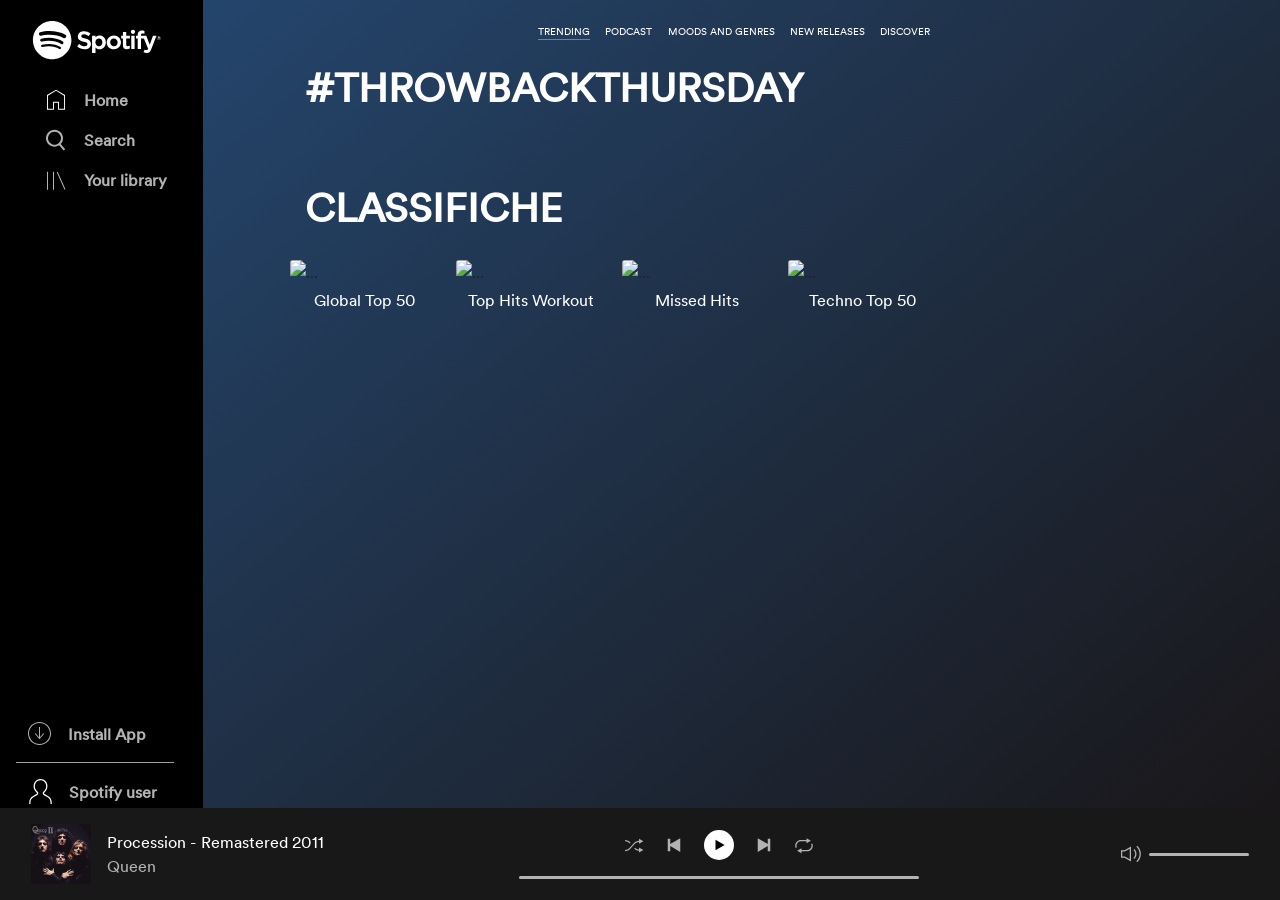
==== commit 611ca112: "extra work homepage" ====
--- a/index.html
+++ b/index.html
@@ -135,298 +135,17 @@
             <div class="row my-4 mx-5">
               <div class="col col-12 ml-5">
                 <h2 class="font-weight-bold">#THROWBACKTHURSDAY</h2>
-                <div class="row my-4 d-flex justify-content-start">
-                  <div class="card mr-3 mt-1" style="border: 0px">
-                    <img
-                      src="https://i.scdn.co/image/ab67706f000000026705dfb8f5445fa4fdddf374"
-                      class="card-img-top"
-                      alt="..."
-                    />
-                    <div class="overlay"></div>
-                    <div class="card-body">
-                      <p class="card-text text-center">This is Queen</p>
-                    </div>
-                    <div
-                      class="container-fluid d-flex justify-content-between align-items-center icons"
-                    >
-                      <i class="far fa-heart" onclick="like(event)"></i>
-                      <a href="artist.html"
-                        ><i class="fas fa-play-circle fa-2x"></i
-                      ></a>
-                      <div class="dropdown">
-                        <button
-                          class="btn m-0 p-0"
-                          type="button"
-                          id="dropdownMenuButton"
-                          data-toggle="dropdown"
-                          aria-expanded="false"
-                        >
-                          <i class="fas fa-ellipsis-h"></i>
-                        </button>
-                        <div
-                          class="dropdown-menu"
-                          aria-labelledby="dropdownMenuButton"
-                        >
-                          <a class="dropdown-item" href="album.html"
-                            >Go to Playlist Radio</a
-                          >
-                          <div class="dropdown-divider"></div>
-                          <a class="dropdown-item" href="#">Report</a>
-                          <a class="dropdown-item" href="#"
-                            >Save to your library</a
-                          >
-                          <div class="dropdown-divider"></div>
-                          <a class="dropdown-item" href="#"
-                            >Create Similar Playlist</a
-                          >
-                          <div class="dropdown-divider"></div>
-                          <a class="dropdown-item" href="#">Share</a>
-                        </div>
-                      </div>
-                    </div>
-                  </div>
-                  <div class="card mr-3 mt-1" style="border: 0px">
-                    <img
-                      src="https://i.scdn.co/image/ab67706f000000035d73b2a5cb261ee9c43d9ec7"
-                      class="card-img-top"
-                      alt="..."
-                    />
-                    <div class="overlay"></div>
-                    <div class="card-body">
-                      <p class="card-text text-center">Yatch Rock</p>
-                    </div>
-                    <div
-                      class="container-fluid d-flex justify-content-between align-items-center icons"
-                    >
-                      <i class="far fa-heart" onclick="like(event)"></i>
-                      <i class="fas fa-play-circle fa-2x"></i>
-                      <div class="dropdown">
-                        <button
-                          class="btn m-0 p-0"
-                          type="button"
-                          id="dropdownMenuButton"
-                          data-toggle="dropdown"
-                          aria-expanded="false"
-                        >
-                          <i class="fas fa-ellipsis-h"></i>
-                        </button>
-                        <div
-                          class="dropdown-menu"
-                          aria-labelledby="dropdownMenuButton"
-                        >
-                          <a class="dropdown-item" href="#"
-                            >Go to Playlist Radio</a
-                          >
-                          <div class="dropdown-divider"></div>
-                          <a class="dropdown-item" href="#">Report</a>
-                          <a class="dropdown-item" href="#"
-                            >Save to your library</a
-                          >
-                          <div class="dropdown-divider"></div>
-                          <a class="dropdown-item" href="#"
-                            >Create Similar Playlist</a
-                          >
-                          <div class="dropdown-divider"></div>
-                          <a class="dropdown-item" href="#">Share</a>
-                        </div>
-                      </div>
-                    </div>
-                  </div>
-                  <div class="card mr-3 mt-1" style="border: 0px">
-                    <img
-                      src="https://i.scdn.co/image/ab67706f00000003a3aa0684281d8c86c6d143a5"
-                      class="card-img-top"
-                      alt="..."
-                    />
-                    <div class="overlay"></div>
-                    <div class="card-body">
-                      <p class="card-text text-center">Legendary</p>
-                    </div>
-                    <div
-                      class="container-fluid d-flex justify-content-between align-items-center icons"
-                    >
-                      <i class="far fa-heart" onclick="like(event)"></i>
-                      <i class="fas fa-play-circle fa-2x"></i>
-                      <div class="dropdown">
-                        <button
-                          class="btn m-0 p-0"
-                          type="button"
-                          id="dropdownMenuButton"
-                          data-toggle="dropdown"
-                          aria-expanded="false"
-                        >
-                          <i class="fas fa-ellipsis-h"></i>
-                        </button>
-                        <div
-                          class="dropdown-menu"
-                          aria-labelledby="dropdownMenuButton"
-                        >
-                          <a class="dropdown-item" href="#"
-                            >Go to Playlist Radio</a
-                          >
-                          <div class="dropdown-divider"></div>
-                          <a class="dropdown-item" href="#">Report</a>
-                          <a class="dropdown-item" href="#"
-                            >Save to your library</a
-                          >
-                          <div class="dropdown-divider"></div>
-                          <a class="dropdown-item" href="#"
-                            >Create Similar Playlist</a
-                          >
-                          <div class="dropdown-divider"></div>
-                          <a class="dropdown-item" href="#">Share</a>
-                        </div>
-                      </div>
-                    </div>
-                  </div>
-                  <div class="card mr-3 mt-1" style="border: 0px">
-                    <img
-                      src="https://i.scdn.co/image/ab67706f00000003dc983c18c09291901b75e3ef"
-                      class="card-img-top"
-                      alt="..."
-                    />
-                    <div class="overlay"></div>
-                    <div class="card-body">
-                      <p class="card-text text-center">70s Rock Anthems</p>
-                    </div>
-                    <div
-                      class="container-fluid d-flex justify-content-between align-items-center icons"
-                    >
-                      <i class="far fa-heart" onclick="like(event)"></i>
-                      <i class="fas fa-play-circle fa-2x"></i>
-                      <div class="dropdown">
-                        <button
-                          class="btn m-0 p-0"
-                          type="button"
-                          id="dropdownMenuButton"
-                          data-toggle="dropdown"
-                          aria-expanded="false"
-                        >
-                          <i class="fas fa-ellipsis-h"></i>
-                        </button>
-                        <div
-                          class="dropdown-menu"
-                          aria-labelledby="dropdownMenuButton"
-                        >
-                          <a class="dropdown-item" href="#"
-                            >Go to Playlist Radio</a
-                          >
-                          <div class="dropdown-divider"></div>
-                          <a class="dropdown-item" href="#">Report</a>
-                          <a class="dropdown-item" href="#"
-                            >Save to your library</a
-                          >
-                          <div class="dropdown-divider"></div>
-                          <a class="dropdown-item" href="#"
-                            >Create Similar Playlist</a
-                          >
-                          <div class="dropdown-divider"></div>
-                          <a class="dropdown-item" href="#">Share</a>
-                        </div>
-                      </div>
-                    </div>
-                  </div>
-                  <div class="card mr-3 mt-1" style="border: 0px">
-                    <img
-                      src="https://i.scdn.co/image/ab67706f000000037691acebf96bbd1449d61cff"
-                      class="card-img-top"
-                      alt="..."
-                    />
-                    <div class="overlay"></div>
-                    <div class="card-body">
-                      <p class="card-text text-center">Rock Classics</p>
-                    </div>
-                    <div
-                      class="container-fluid d-flex justify-content-between align-items-center icons"
-                    >
-                      <i class="far fa-heart" onclick="like(event)"></i>
-                      <i class="fas fa-play-circle fa-2x"></i>
-                      <div class="dropdown">
-                        <button
-                          class="btn m-0 p-0"
-                          type="button"
-                          id="dropdownMenuButton"
-                          data-toggle="dropdown"
-                          aria-expanded="false"
-                        >
-                          <i class="fas fa-ellipsis-h"></i>
-                        </button>
-                        <div
-                          class="dropdown-menu"
-                          aria-labelledby="dropdownMenuButton"
-                        >
-                          <a class="dropdown-item" href="#"
-                            >Go to Playlist Radio</a
-                          >
-                          <div class="dropdown-divider"></div>
-                          <a class="dropdown-item" href="#">Report</a>
-                          <a class="dropdown-item" href="#"
-                            >Save to your library</a
-                          >
-                          <div class="dropdown-divider"></div>
-                          <a class="dropdown-item" href="#"
-                            >Create Similar Playlist</a
-                          >
-                          <div class="dropdown-divider"></div>
-                          <a class="dropdown-item" href="#">Share</a>
-                        </div>
-                      </div>
-                    </div>
-                  </div>
-                  <div class="card mr-3 mt-1" style="border: 0px">
-                    <img
-                      src="https://daily-mix.scdn.co/covers/on_repeat/PZN_On_Repeat_LARGE-en.jpg"
-                      class="card-img-top"
-                      alt="..."
-                    />
-                    <div class="overlay"></div>
-                    <div class="card-body">
-                      <p class="card-text text-center">On Repeat</p>
-                    </div>
-                    <div
-                      class="container-fluid d-flex justify-content-between align-items-center icons"
-                    >
-                      <i class="far fa-heart" onclick="like(event)"></i>
-                      <i class="fas fa-play-circle fa-2x"></i>
-                      <div class="dropdown">
-                        <button
-                          class="btn m-0 p-0"
-                          type="button"
-                          id="dropdownMenuButton"
-                          data-toggle="dropdown"
-                          aria-expanded="false"
-                        >
-                          <i class="fas fa-ellipsis-h"></i>
-                        </button>
-                        <div
-                          class="dropdown-menu"
-                          aria-labelledby="dropdownMenuButton"
-                        >
-                          <a class="dropdown-item" href="#"
-                            >Go to Playlist Radio</a
-                          >
-                          <div class="dropdown-divider"></div>
-                          <a class="dropdown-item" href="#">Report</a>
-                          <a class="dropdown-item" href="#"
-                            >Save to your library</a
-                          >
-                          <div class="dropdown-divider"></div>
-                          <a class="dropdown-item" href="#"
-                            >Create Similar Playlist</a
-                          >
-                          <div class="dropdown-divider"></div>
-                          <a class="dropdown-item" href="#">Share</a>
-                        </div>
-                      </div>
-                    </div>
-                  </div>
+                <div
+                  id="throwback"
+                  class="row my-4 d-flex justify-content-start"
+                >
                 </div>
               </div>
             </div>
             <div class="row my-4 mx-5">
               <div class="col col-12 ml-5">
                 <h2 class="font-weight-bold">CLASSIFICHE</h2>
-                <div class="row my-4 d-flex justify-content-start">
+                <div id="classics" class="row my-4 d-flex justify-content-start">
                   <div class="card mr-3 mt-1" style="border: 0px">
                     <img
                       src="https://charts-images.scdn.co/assets/locale_en/regional/daily/region_global_large.jpg"
@@ -2656,100 +2375,101 @@
     ></script>
     <script>
       function like(event) {
-        event.currentTarget.classList.toggle("fas");
+        event.currentTarget.classList.toggle('fas')
       }
 
-      document.getElementById("trending-btn").addEventListener(
-        "click",
+      document.getElementById('trending-btn').addEventListener(
+        'click',
         (showT = function () {
-          let X = document.querySelectorAll(".tabs .d-none");
-          let Z = document.querySelectorAll(".button");
+          let X = document.querySelectorAll('.tabs .d-none')
+          let Z = document.querySelectorAll('.button')
           for (let j = 0; j < Z.length; j++) {
-            Z[j].classList.remove("active");
+            Z[j].classList.remove('active')
           }
           for (let i = 0; i < X.length; i++) {
-            X[i].classList.remove("d-block");
+            X[i].classList.remove('d-block')
             if (i === 0) {
-              X[0].classList.toggle("d-block");
-              document.getElementById("trending-btn").classList.add("active");
+              X[0].classList.toggle('d-block')
+              document.getElementById('trending-btn').classList.add('active')
             }
           }
         })
-      );
+      )
 
-      document.getElementById("pod-btn").addEventListener(
-        "click",
+      document.getElementById('pod-btn').addEventListener(
+        'click',
         (showP = function () {
-          let X = document.querySelectorAll(".tabs .d-none");
-          let Z = document.querySelectorAll(".button");
+          let X = document.querySelectorAll('.tabs .d-none')
+          let Z = document.querySelectorAll('.button')
           for (let j = 0; j < Z.length; j++) {
-            Z[j].classList.remove("active");
+            Z[j].classList.remove('active')
           }
           for (let i = 0; i < X.length; i++) {
-            X[i].classList.remove("d-block");
+            X[i].classList.remove('d-block')
             if (i === 1) {
-              X[1].classList.toggle("d-block");
-              document.getElementById("pod-btn").classList.add("active");
+              X[1].classList.toggle('d-block')
+              document.getElementById('pod-btn').classList.add('active')
             }
           }
         })
-      );
+      )
 
-      document.getElementById("mood-btn").addEventListener(
-        "click",
+      document.getElementById('mood-btn').addEventListener(
+        'click',
         (showM = function () {
-          let X = document.querySelectorAll(".tabs .d-none");
-          let Z = document.querySelectorAll(".button");
+          let X = document.querySelectorAll('.tabs .d-none')
+          let Z = document.querySelectorAll('.button')
           for (let j = 0; j < Z.length; j++) {
-            Z[j].classList.remove("active");
+            Z[j].classList.remove('active')
           }
           for (let i = 0; i < X.length; i++) {
-            X[i].classList.remove("d-block");
+            X[i].classList.remove('d-block')
             if (i === 2) {
-              X[2].classList.toggle("d-block");
-              document.getElementById("mood-btn").classList.add("active");
+              X[2].classList.toggle('d-block')
+              document.getElementById('mood-btn').classList.add('active')
             }
           }
         })
-      );
+      )
 
-      document.getElementById("new-btn").addEventListener(
-        "click",
+      document.getElementById('new-btn').addEventListener(
+        'click',
         (showR = function () {
-          let X = document.querySelectorAll(".tabs .d-none");
-          let Z = document.querySelectorAll(".button");
+          let X = document.querySelectorAll('.tabs .d-none')
+          let Z = document.querySelectorAll('.button')
           for (let j = 0; j < Z.length; j++) {
-            Z[j].classList.remove("active");
+            Z[j].classList.remove('active')
           }
           for (let i = 0; i < X.length; i++) {
-            X[i].classList.remove("d-block");
+            X[i].classList.remove('d-block')
             if (i === 3) {
-              X[3].classList.toggle("d-block");
-              document.getElementById("new-btn").classList.add("active");
+              X[3].classList.toggle('d-block')
+              document.getElementById('new-btn').classList.add('active')
             }
           }
         })
-      );
+      )
 
-      document.getElementById("discover-btn").addEventListener(
-        "click",
+      document.getElementById('discover-btn').addEventListener(
+        'click',
         (showD = function () {
-          let X = document.querySelectorAll(".tabs .d-none");
-          let Z = document.querySelectorAll(".button");
+          let X = document.querySelectorAll('.tabs .d-none')
+          let Z = document.querySelectorAll('.button')
           for (let j = 0; j < Z.length; j++) {
-            Z[j].classList.remove("active");
+            Z[j].classList.remove('active')
           }
           for (let i = 0; i < X.length; i++) {
-            X[i].classList.remove("d-block");
+            X[i].classList.remove('d-block')
             if (i === 4) {
-              X[4].classList.toggle("d-block");
-              document.getElementById("discover-btn").classList.add("active");
+              X[4].classList.toggle('d-block')
+              document.getElementById('discover-btn').classList.add('active')
             }
           }
         })
-      );
+      )
 
-      window.onload = showT();
+      window.onload = showT()
     </script>
+    <script src="./home.js"></script>
   </body>
 </html>
